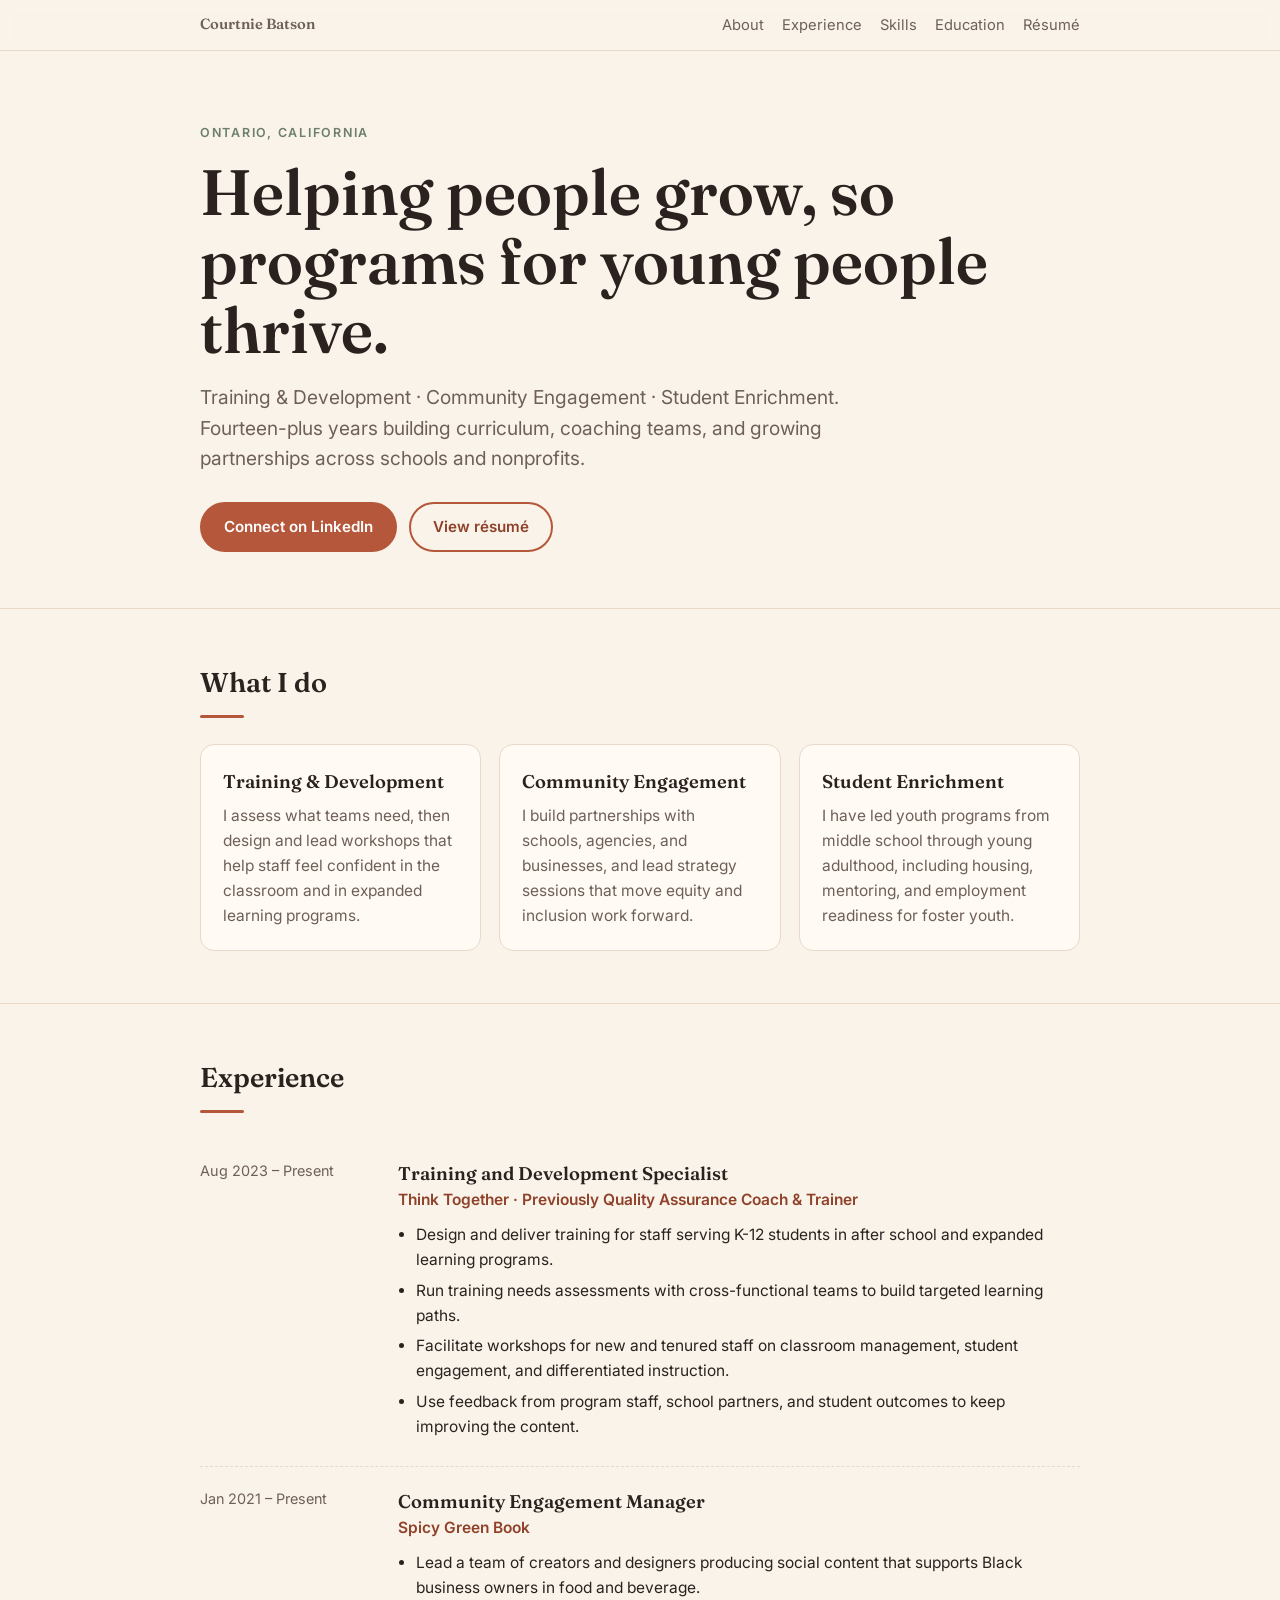
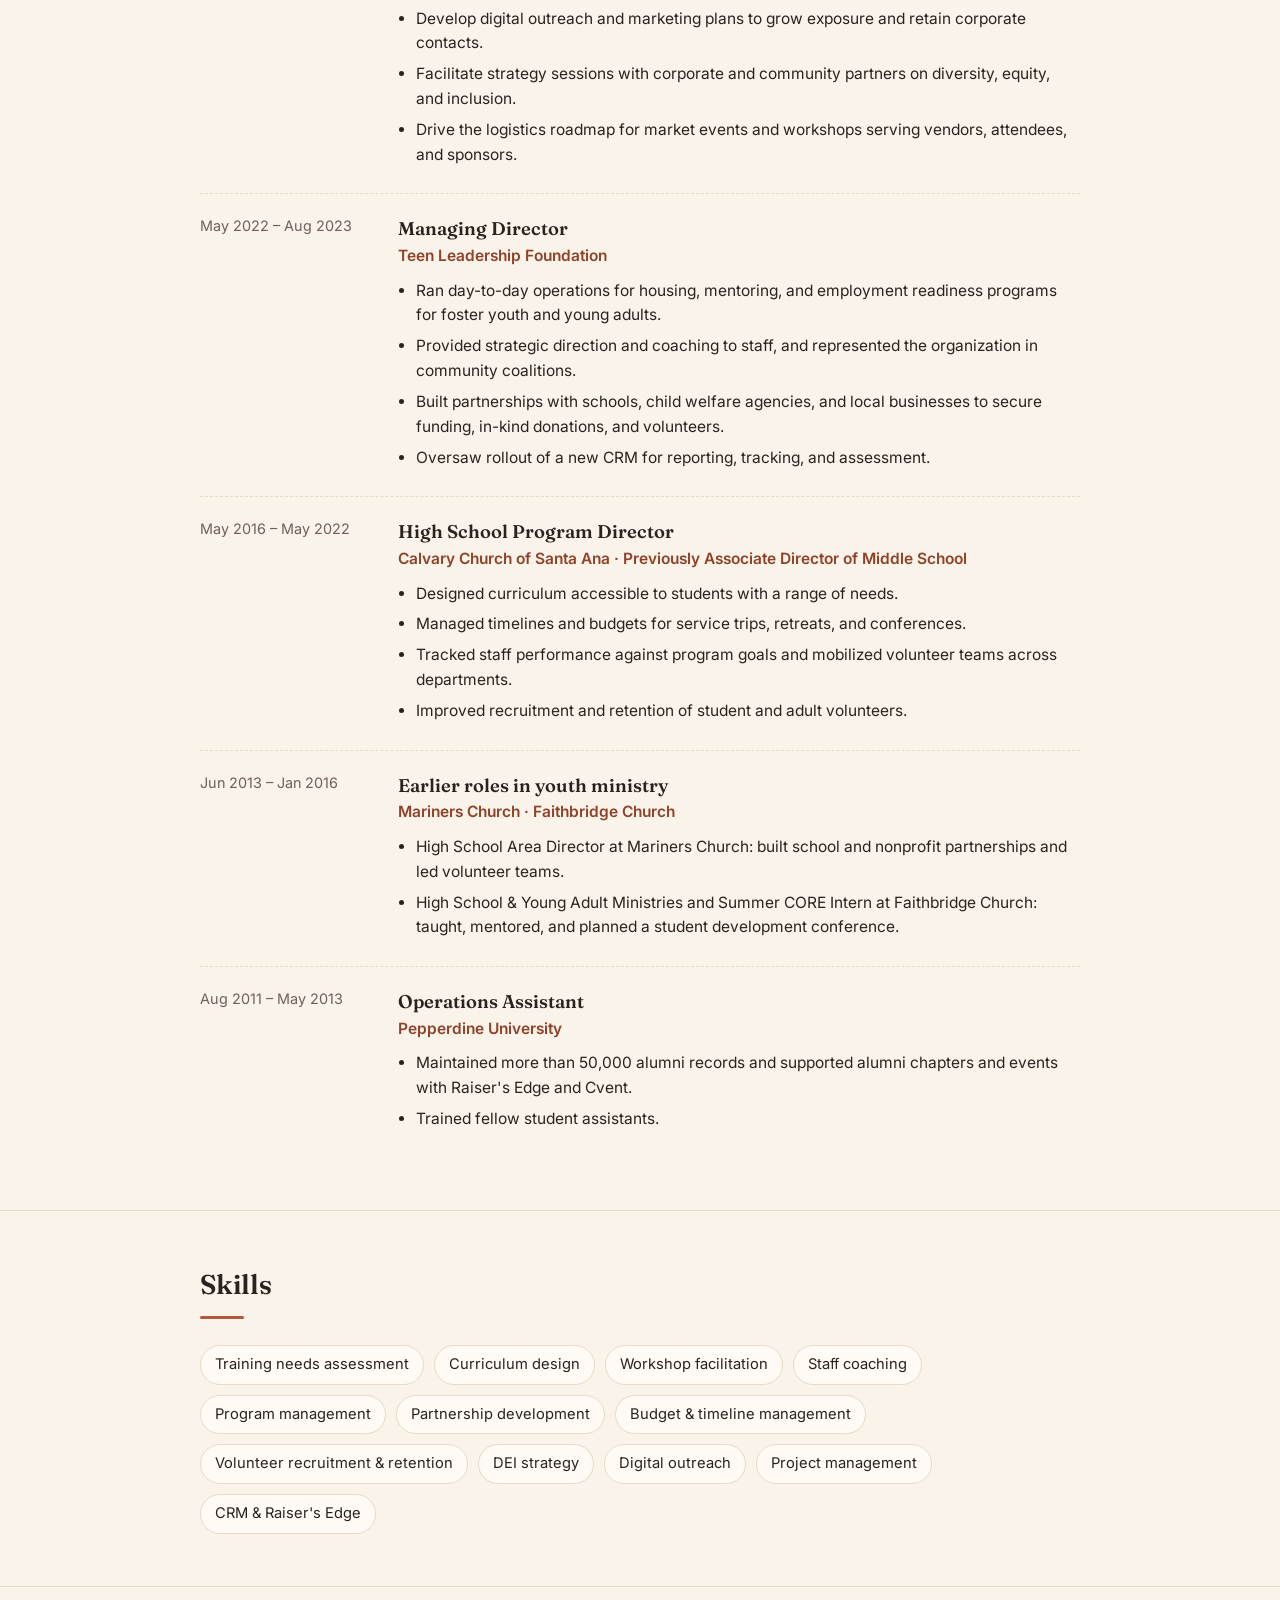
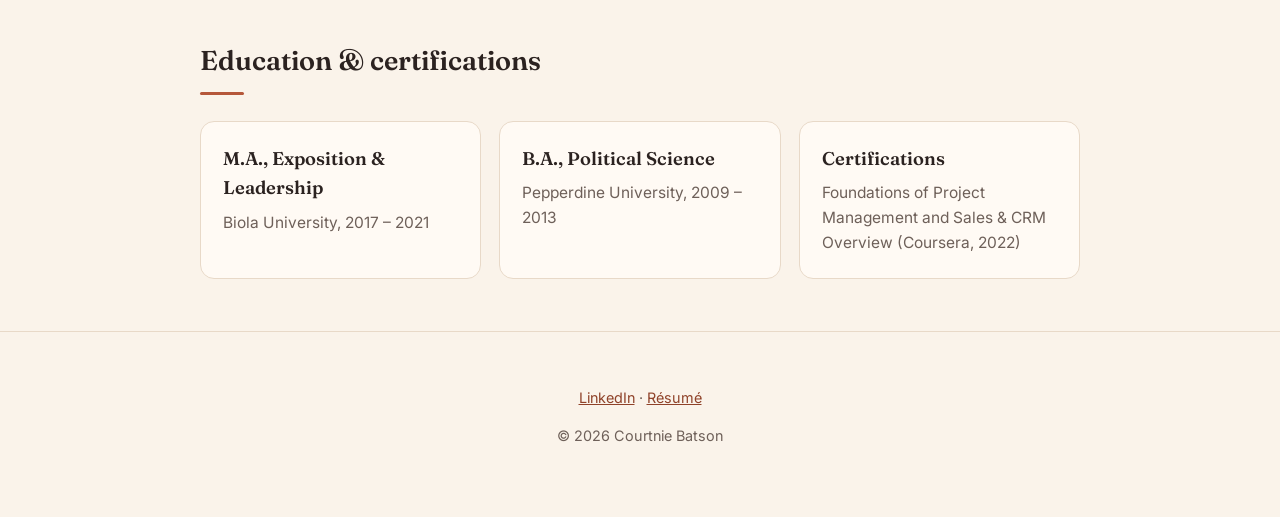
==== index.html @ 0ee816a4 "feat: add portfolio site and matching résumé" ====
<!doctype html>
<html lang="en">
<head>
  <meta charset="utf-8">
  <meta name="viewport" content="width=device-width, initial-scale=1">
  <title>Courtnie Batson | Training &amp; Development · Community Engagement</title>
  <meta name="description" content="Courtnie Batson: training and development, community engagement, and student enrichment leader with 14+ years in nonprofit and youth-serving organizations.">
  <meta property="og:title" content="Courtnie Batson">
  <meta property="og:description" content="Training & Development · Community Engagement · Student Enrichment">
  <link rel="preconnect" href="https://fonts.googleapis.com">
  <link rel="preconnect" href="https://fonts.gstatic.com" crossorigin>
  <link href="https://fonts.googleapis.com/css2?family=Fraunces:wght@500;600&family=Inter:wght@400;500;600&display=swap" rel="stylesheet">
  <link rel="stylesheet" href="style.css">
</head>
<body>
  <header class="nav">
    <div class="wrap">
      <a class="brand" href="#top">Courtnie Batson</a>
      <nav>
        <ul>
          <li><a href="#about">About</a></li>
          <li><a href="#experience">Experience</a></li>
          <li><a href="#skills">Skills</a></li>
          <li><a href="#education">Education</a></li>
          <li><a href="resume.html">Résumé</a></li>
        </ul>
      </nav>
    </div>
  </header>

  <main id="top">
    <div class="wrap hero">
      <p class="eyebrow">Ontario, California</p>
      <h1>Helping people grow, so programs for young people thrive.</h1>
      <p class="lede">Training &amp; Development · Community Engagement · Student Enrichment. Fourteen-plus years building curriculum, coaching teams, and growing partnerships across schools and nonprofits.</p>
      <div class="btns">
        <a class="btn primary" href="https://www.linkedin.com/in/courtnie-batson-b4055866/">Connect on LinkedIn</a>
        <a class="btn ghost" href="resume.html">View résumé</a>
      </div>
    </div>

    <section id="about">
      <div class="wrap">
        <h2>What I do</h2>
        <div class="pillars">
          <div class="card">
            <h3>Training &amp; Development</h3>
            <p>I assess what teams need, then design and lead workshops that help staff feel confident in the classroom and in expanded learning programs.</p>
          </div>
          <div class="card">
            <h3>Community Engagement</h3>
            <p>I build partnerships with schools, agencies, and businesses, and lead strategy sessions that move equity and inclusion work forward.</p>
          </div>
          <div class="card">
            <h3>Student Enrichment</h3>
            <p>I have led youth programs from middle school through young adulthood, including housing, mentoring, and employment readiness for foster youth.</p>
          </div>
        </div>
      </div>
    </section>

    <section id="experience">
      <div class="wrap">
        <h2>Experience</h2>

        <article class="job">
          <div class="when">Aug 2023 – Present</div>
          <div>
            <h3>Training and Development Specialist</h3>
            <div class="org">Think Together · Previously Quality Assurance Coach &amp; Trainer</div>
            <ul>
              <li>Design and deliver training for staff serving K-12 students in after school and expanded learning programs.</li>
              <li>Run training needs assessments with cross-functional teams to build targeted learning paths.</li>
              <li>Facilitate workshops for new and tenured staff on classroom management, student engagement, and differentiated instruction.</li>
              <li>Use feedback from program staff, school partners, and student outcomes to keep improving the content.</li>
            </ul>
          </div>
        </article>

        <article class="job">
          <div class="when">Jan 2021 – Present</div>
          <div>
            <h3>Community Engagement Manager</h3>
            <div class="org">Spicy Green Book</div>
            <ul>
              <li>Lead a team of creators and designers producing social content that supports Black business owners in food and beverage.</li>
              <li>Develop digital outreach and marketing plans to grow exposure and retain corporate contacts.</li>
              <li>Facilitate strategy sessions with corporate and community partners on diversity, equity, and inclusion.</li>
              <li>Drive the logistics roadmap for market events and workshops serving vendors, attendees, and sponsors.</li>
            </ul>
          </div>
        </article>

        <article class="job">
          <div class="when">May 2022 – Aug 2023</div>
          <div>
            <h3>Managing Director</h3>
            <div class="org">Teen Leadership Foundation</div>
            <ul>
              <li>Ran day-to-day operations for housing, mentoring, and employment readiness programs for foster youth and young adults.</li>
              <li>Provided strategic direction and coaching to staff, and represented the organization in community coalitions.</li>
              <li>Built partnerships with schools, child welfare agencies, and local businesses to secure funding, in-kind donations, and volunteers.</li>
              <li>Oversaw rollout of a new CRM for reporting, tracking, and assessment.</li>
            </ul>
          </div>
        </article>

        <article class="job">
          <div class="when">May 2016 – May 2022</div>
          <div>
            <h3>High School Program Director</h3>
            <div class="org">Calvary Church of Santa Ana · Previously Associate Director of Middle School</div>
            <ul>
              <li>Designed curriculum accessible to students with a range of needs.</li>
              <li>Managed timelines and budgets for service trips, retreats, and conferences.</li>
              <li>Tracked staff performance against program goals and mobilized volunteer teams across departments.</li>
              <li>Improved recruitment and retention of student and adult volunteers.</li>
            </ul>
          </div>
        </article>

        <article class="job">
          <div class="when">Jun 2013 – Jan 2016</div>
          <div>
            <h3>Earlier roles in youth ministry</h3>
            <div class="org">Mariners Church · Faithbridge Church</div>
            <ul>
              <li>High School Area Director at Mariners Church: built school and nonprofit partnerships and led volunteer teams.</li>
              <li>High School &amp; Young Adult Ministries and Summer CORE Intern at Faithbridge Church: taught, mentored, and planned a student development conference.</li>
            </ul>
          </div>
        </article>

        <article class="job">
          <div class="when">Aug 2011 – May 2013</div>
          <div>
            <h3>Operations Assistant</h3>
            <div class="org">Pepperdine University</div>
            <ul>
              <li>Maintained more than 50,000 alumni records and supported alumni chapters and events with Raiser's Edge and Cvent.</li>
              <li>Trained fellow student assistants.</li>
            </ul>
          </div>
        </article>
      </div>
    </section>

    <section id="skills">
      <div class="wrap">
        <h2>Skills</h2>
        <ul class="tags">
          <li>Training needs assessment</li>
          <li>Curriculum design</li>
          <li>Workshop facilitation</li>
          <li>Staff coaching</li>
          <li>Program management</li>
          <li>Partnership development</li>
          <li>Budget &amp; timeline management</li>
          <li>Volunteer recruitment &amp; retention</li>
          <li>DEI strategy</li>
          <li>Digital outreach</li>
          <li>Project management</li>
          <li>CRM &amp; Raiser's Edge</li>
        </ul>
      </div>
    </section>

    <section id="education">
      <div class="wrap">
        <h2>Education &amp; certifications</h2>
        <div class="edu">
          <div class="card">
            <h3>M.A., Exposition &amp; Leadership</h3>
            <p>Biola University, 2017 – 2021</p>
          </div>
          <div class="card">
            <h3>B.A., Political Science</h3>
            <p>Pepperdine University, 2009 – 2013</p>
          </div>
          <div class="card">
            <h3>Certifications</h3>
            <p>Foundations of Project Management and Sales &amp; CRM Overview (Coursera, 2022)</p>
          </div>
        </div>
      </div>
    </section>
  </main>

  <footer>
    <div class="wrap">
      <p><a href="https://www.linkedin.com/in/courtnie-batson-b4055866/">LinkedIn</a> · <a href="resume.html">Résumé</a></p>
      <p>© 2026 Courtnie Batson</p>
    </div>
  </footer>
</body>
</html>
---- style.css ----
:root {
  --cream: #faf3ea;
  --paper: #fffaf4;
  --terracotta: #b5573a;
  --terracotta-dark: #8f4229;
  --sage: #6b7f6a;
  --ink: #2b2220;
  --muted: #6e6059;
  --line: #e8d9c8;
  --serif: "Fraunces", Georgia, "Times New Roman", serif;
  --sans: "Inter", system-ui, -apple-system, "Segoe UI", sans-serif;
}

* { box-sizing: border-box; }
html { scroll-behavior: smooth; }
body {
  margin: 0;
  background: var(--cream);
  color: var(--ink);
  font-family: var(--sans);
  line-height: 1.6;
  -webkit-font-smoothing: antialiased;
}
a { color: var(--terracotta-dark); }
a:hover { color: var(--terracotta); }
.wrap { max-width: 920px; margin: 0 auto; padding: 0 20px; }

/* Nav */
.nav { position: sticky; top: 0; background: rgba(250, 243, 234, 0.92); backdrop-filter: blur(6px); border-bottom: 1px solid var(--line); z-index: 10; }
.nav .wrap { display: flex; justify-content: space-between; align-items: center; padding-top: 12px; padding-bottom: 12px; gap: 12px; flex-wrap: wrap; }
.brand { font-family: var(--serif); font-weight: 600; text-decoration: none; color: var(--ink); }
.nav ul { list-style: none; display: flex; gap: 18px; margin: 0; padding: 0; flex-wrap: wrap; }
.nav a { text-decoration: none; font-size: 0.92rem; color: var(--muted); }
.nav a:hover { color: var(--terracotta); }

/* Hero */
.hero { padding-top: 72px; padding-bottom: 56px; }
.eyebrow { text-transform: uppercase; letter-spacing: 0.14em; font-size: 0.78rem; color: var(--sage); font-weight: 600; margin: 0 0 14px; }
h1 { font-family: var(--serif); font-size: clamp(2.4rem, 7vw, 4rem); line-height: 1.08; margin: 0 0 18px; font-weight: 600; }
.lede { font-size: 1.2rem; max-width: 640px; color: var(--muted); margin: 0 0 28px; }
.btns { display: flex; gap: 12px; flex-wrap: wrap; }
.btn { display: inline-block; padding: 11px 22px; border-radius: 999px; text-decoration: none; font-weight: 600; font-size: 0.95rem; border: 2px solid var(--terracotta); }
.btn.primary { background: var(--terracotta); color: #fff; }
.btn.primary:hover { background: var(--terracotta-dark); border-color: var(--terracotta-dark); color: #fff; }
.btn.ghost { color: var(--terracotta-dark); }
.btn.ghost:hover { background: var(--terracotta); color: #fff; }

/* Sections */
section { padding: 52px 0; border-top: 1px solid var(--line); }
h2 { font-family: var(--serif); font-size: 1.7rem; margin: 0 0 26px; font-weight: 600; }
h2::after { content: ""; display: block; width: 44px; height: 3px; background: var(--terracotta); margin-top: 10px; border-radius: 2px; }
h3 { font-family: var(--serif); font-size: 1.15rem; margin: 0; font-weight: 600; }

.pillars { display: grid; grid-template-columns: repeat(auto-fit, minmax(240px, 1fr)); gap: 18px; }
.card { background: var(--paper); border: 1px solid var(--line); border-radius: 14px; padding: 22px; }
.card p { margin: 8px 0 0; color: var(--muted); font-size: 0.97rem; }

/* Timeline */
.job { display: grid; grid-template-columns: 170px 1fr; gap: 8px 28px; padding: 20px 0; border-bottom: 1px dashed var(--line); }
.job:last-child { border-bottom: 0; }
.when { color: var(--muted); font-size: 0.9rem; }
.org { color: var(--terracotta-dark); font-weight: 600; font-size: 0.97rem; }
.job ul { margin: 10px 0 0; padding-left: 18px; }
.job li { margin-bottom: 6px; font-size: 0.97rem; }

.tags { list-style: none; padding: 0; margin: 0; display: flex; flex-wrap: wrap; gap: 10px; }
.tags li { background: var(--paper); border: 1px solid var(--line); padding: 7px 14px; border-radius: 999px; font-size: 0.92rem; }

.edu { display: grid; grid-template-columns: repeat(auto-fit, minmax(260px, 1fr)); gap: 18px; }

footer { padding: 40px 0 56px; border-top: 1px solid var(--line); color: var(--muted); font-size: 0.9rem; text-align: center; }

@media (max-width: 640px) {
  .hero { padding-top: 48px; padding-bottom: 36px; }
  .job { grid-template-columns: 1fr; gap: 4px; }
  .nav ul { gap: 14px; }
}

/* ---------- Résumé page ---------- */
body.resume { background: #ece3d6; }
.sheet { max-width: 8.5in; margin: 24px auto; background: #fff; padding: 0.6in 0.7in; box-shadow: 0 2px 18px rgba(43, 34, 32, 0.12); font-size: 10.5pt; line-height: 1.45; }
.sheet h1 { font-size: 26pt; margin: 0; }
.sheet .headline { color: var(--terracotta-dark); font-weight: 600; margin: 4px 0 6px; }
.sheet .contact { color: var(--muted); font-size: 9.5pt; margin: 0 0 14px; padding-bottom: 12px; border-bottom: 2px solid var(--terracotta); }
.sheet h2 { font-size: 11pt; text-transform: uppercase; letter-spacing: 0.12em; margin: 16px 0 8px; color: var(--terracotta-dark); font-family: var(--sans); font-weight: 700; }
.sheet h2::after { display: none; }
.sheet .rjob { margin-bottom: 11px; break-inside: avoid; }
.sheet .rhead { display: flex; justify-content: space-between; gap: 12px; font-weight: 600; }
.sheet .rhead span:last-child { font-weight: 400; color: var(--muted); white-space: nowrap; }
.sheet .rorg { color: var(--terracotta-dark); font-size: 10pt; }
.sheet ul { margin: 4px 0 0; padding-left: 17px; }
.sheet li { margin-bottom: 2px; }
.sheet .skills { color: var(--ink); }
.toolbar { max-width: 8.5in; margin: 16px auto 0; padding: 0 4px; display: flex; justify-content: space-between; font-size: 0.9rem; }

@media (max-width: 640px) {
  .sheet { padding: 24px 18px; margin: 12px; }
  .sheet .rhead { flex-direction: column; gap: 0; }
}

@media print {
  @page { size: letter; margin: 0.5in; }
  body, body.resume { background: #fff; }
  .toolbar { display: none; }
  .sheet { box-shadow: none; margin: 0; padding: 0; max-width: none; }
  a { color: inherit; text-decoration: none; }
}
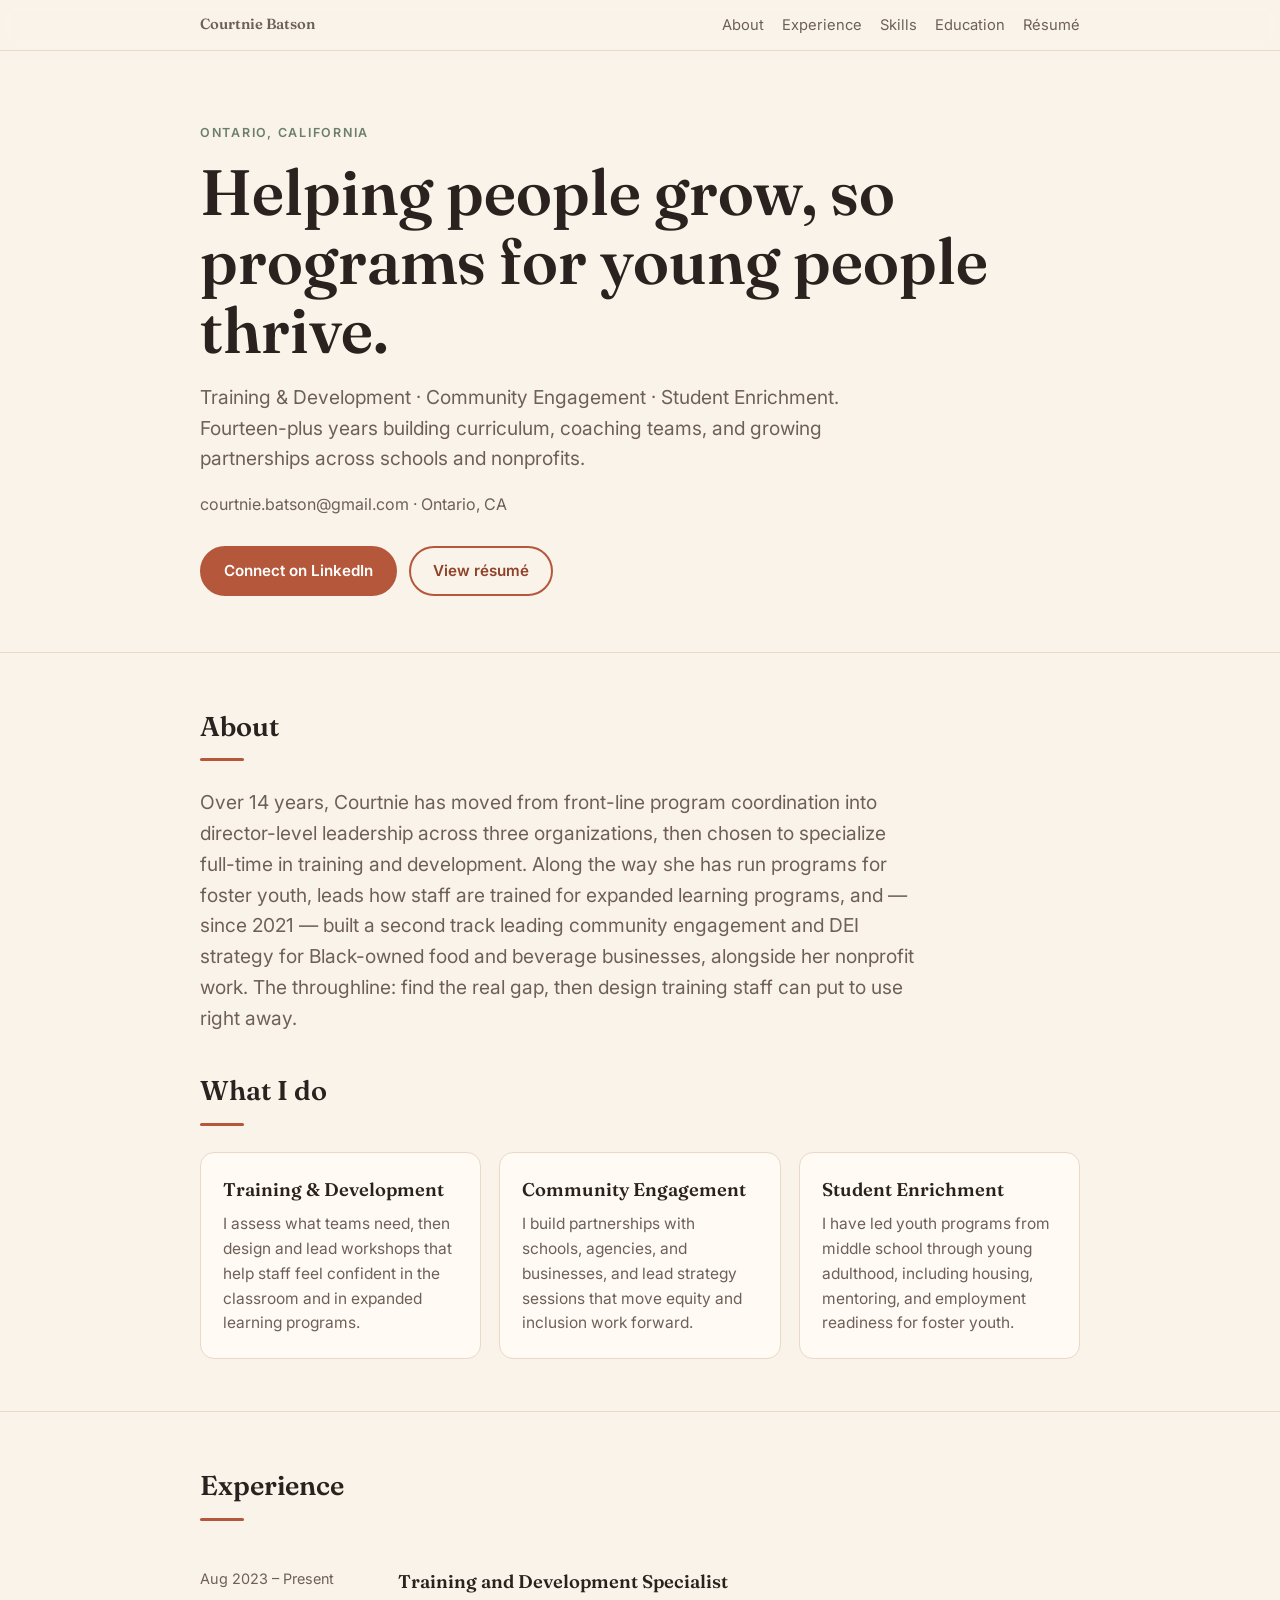
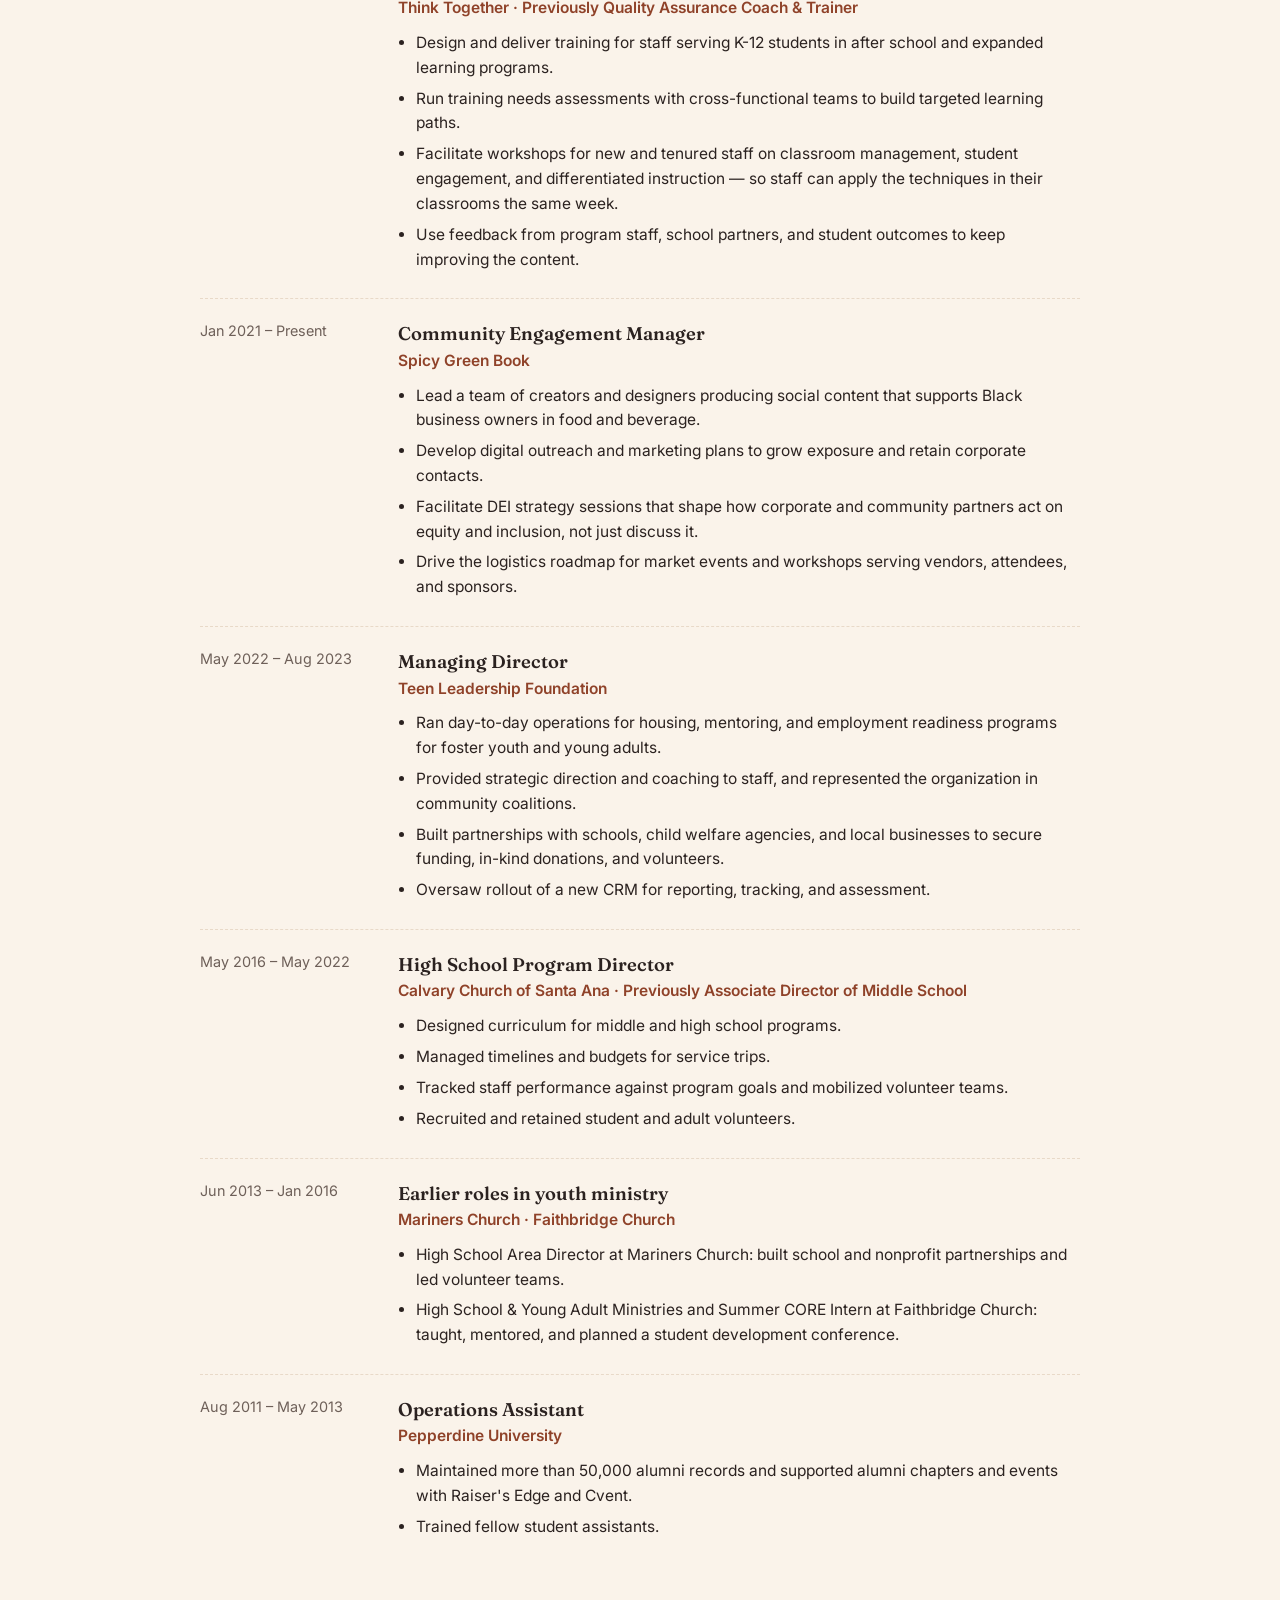
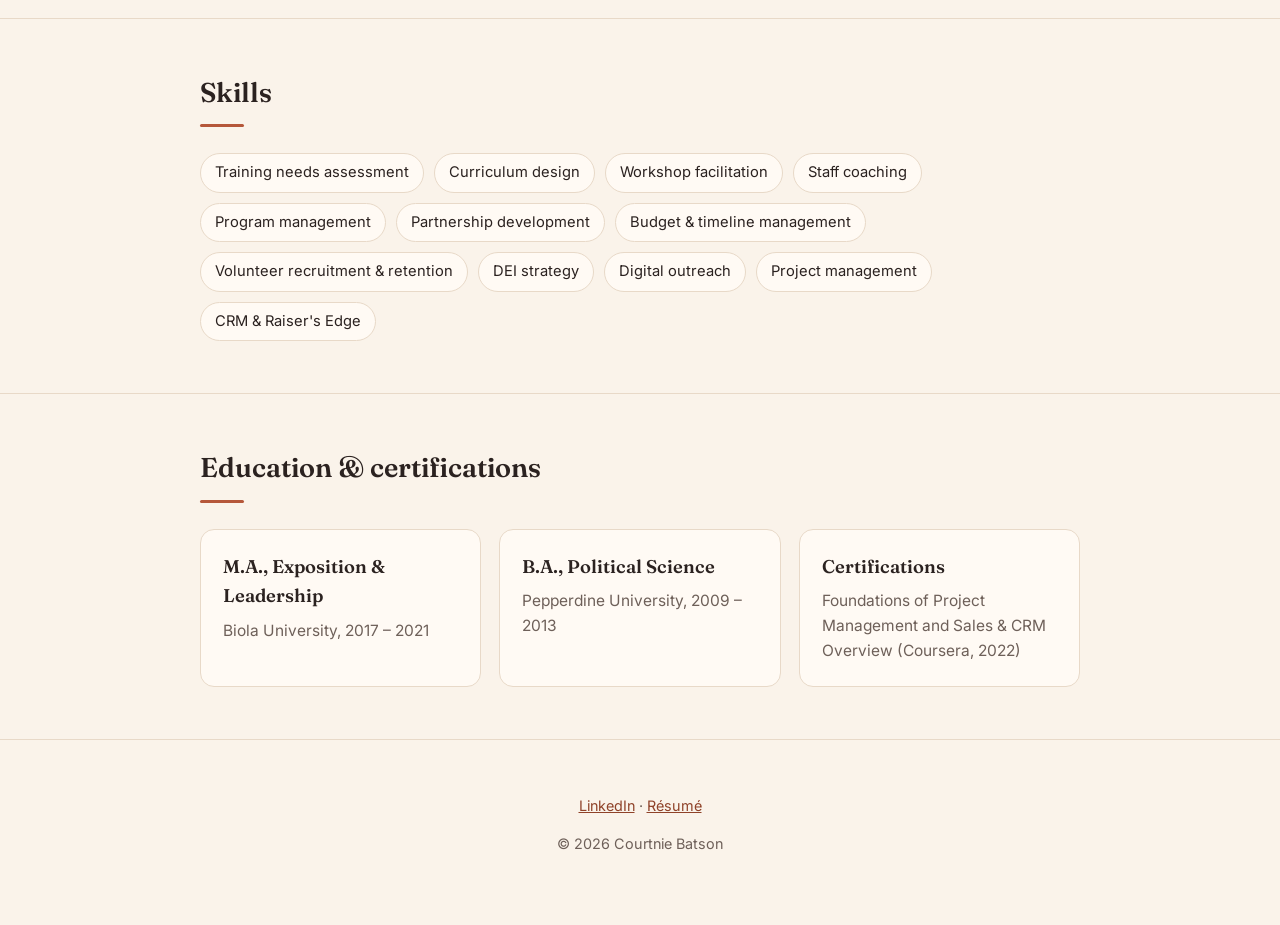
==== commit de603239: "fix: pull back unsourced claims, add contact email (career-critic FIX-FIRST)" ====
--- a/index.html
+++ b/index.html
@@ -33,6 +33,7 @@
       <p class="eyebrow">Ontario, California</p>
       <h1>Helping people grow, so programs for young people thrive.</h1>
       <p class="lede">Training &amp; Development · Community Engagement · Student Enrichment. Fourteen-plus years building curriculum, coaching teams, and growing partnerships across schools and nonprofits.</p>
+      <p class="lede" style="font-size:1rem;margin-top:-10px;">courtnie.batson@gmail.com · Ontario, CA</p>
       <div class="btns">
         <a class="btn primary" href="https://www.linkedin.com/in/courtnie-batson-b4055866/">Connect on LinkedIn</a>
         <a class="btn ghost" href="resume.html">View résumé</a>
@@ -41,7 +42,9 @@
 
     <section id="about">
       <div class="wrap">
-        <h2>What I do</h2>
+        <h2>About</h2>
+        <p class="lede" style="max-width:720px;">Over 14 years, Courtnie has moved from front-line program coordination into director-level leadership across three organizations, then chosen to specialize full-time in training and development. Along the way she has run programs for foster youth, leads how staff are trained for expanded learning programs, and — since 2021 — built a second track leading community engagement and DEI strategy for Black-owned food and beverage businesses, alongside her nonprofit work. The throughline: find the real gap, then design training staff can put to use right away.</p>
+        <h2 style="margin-top:36px;">What I do</h2>
         <div class="pillars">
           <div class="card">
             <h3>Training &amp; Development</h3>
@@ -71,7 +74,7 @@
             <ul>
               <li>Design and deliver training for staff serving K-12 students in after school and expanded learning programs.</li>
               <li>Run training needs assessments with cross-functional teams to build targeted learning paths.</li>
-              <li>Facilitate workshops for new and tenured staff on classroom management, student engagement, and differentiated instruction.</li>
+              <li>Facilitate workshops for new and tenured staff on classroom management, student engagement, and differentiated instruction — so staff can apply the techniques in their classrooms the same week.</li>
               <li>Use feedback from program staff, school partners, and student outcomes to keep improving the content.</li>
             </ul>
           </div>
@@ -85,7 +88,7 @@
             <ul>
               <li>Lead a team of creators and designers producing social content that supports Black business owners in food and beverage.</li>
               <li>Develop digital outreach and marketing plans to grow exposure and retain corporate contacts.</li>
-              <li>Facilitate strategy sessions with corporate and community partners on diversity, equity, and inclusion.</li>
+              <li>Facilitate DEI strategy sessions that shape how corporate and community partners act on equity and inclusion, not just discuss it.</li>
               <li>Drive the logistics roadmap for market events and workshops serving vendors, attendees, and sponsors.</li>
             </ul>
           </div>
@@ -111,10 +114,10 @@
             <h3>High School Program Director</h3>
             <div class="org">Calvary Church of Santa Ana · Previously Associate Director of Middle School</div>
             <ul>
-              <li>Designed curriculum accessible to students with a range of needs.</li>
-              <li>Managed timelines and budgets for service trips, retreats, and conferences.</li>
-              <li>Tracked staff performance against program goals and mobilized volunteer teams across departments.</li>
-              <li>Improved recruitment and retention of student and adult volunteers.</li>
+              <li>Designed curriculum for middle and high school programs.</li>
+              <li>Managed timelines and budgets for service trips.</li>
+              <li>Tracked staff performance against program goals and mobilized volunteer teams.</li>
+              <li>Recruited and retained student and adult volunteers.</li>
             </ul>
           </div>
         </article>
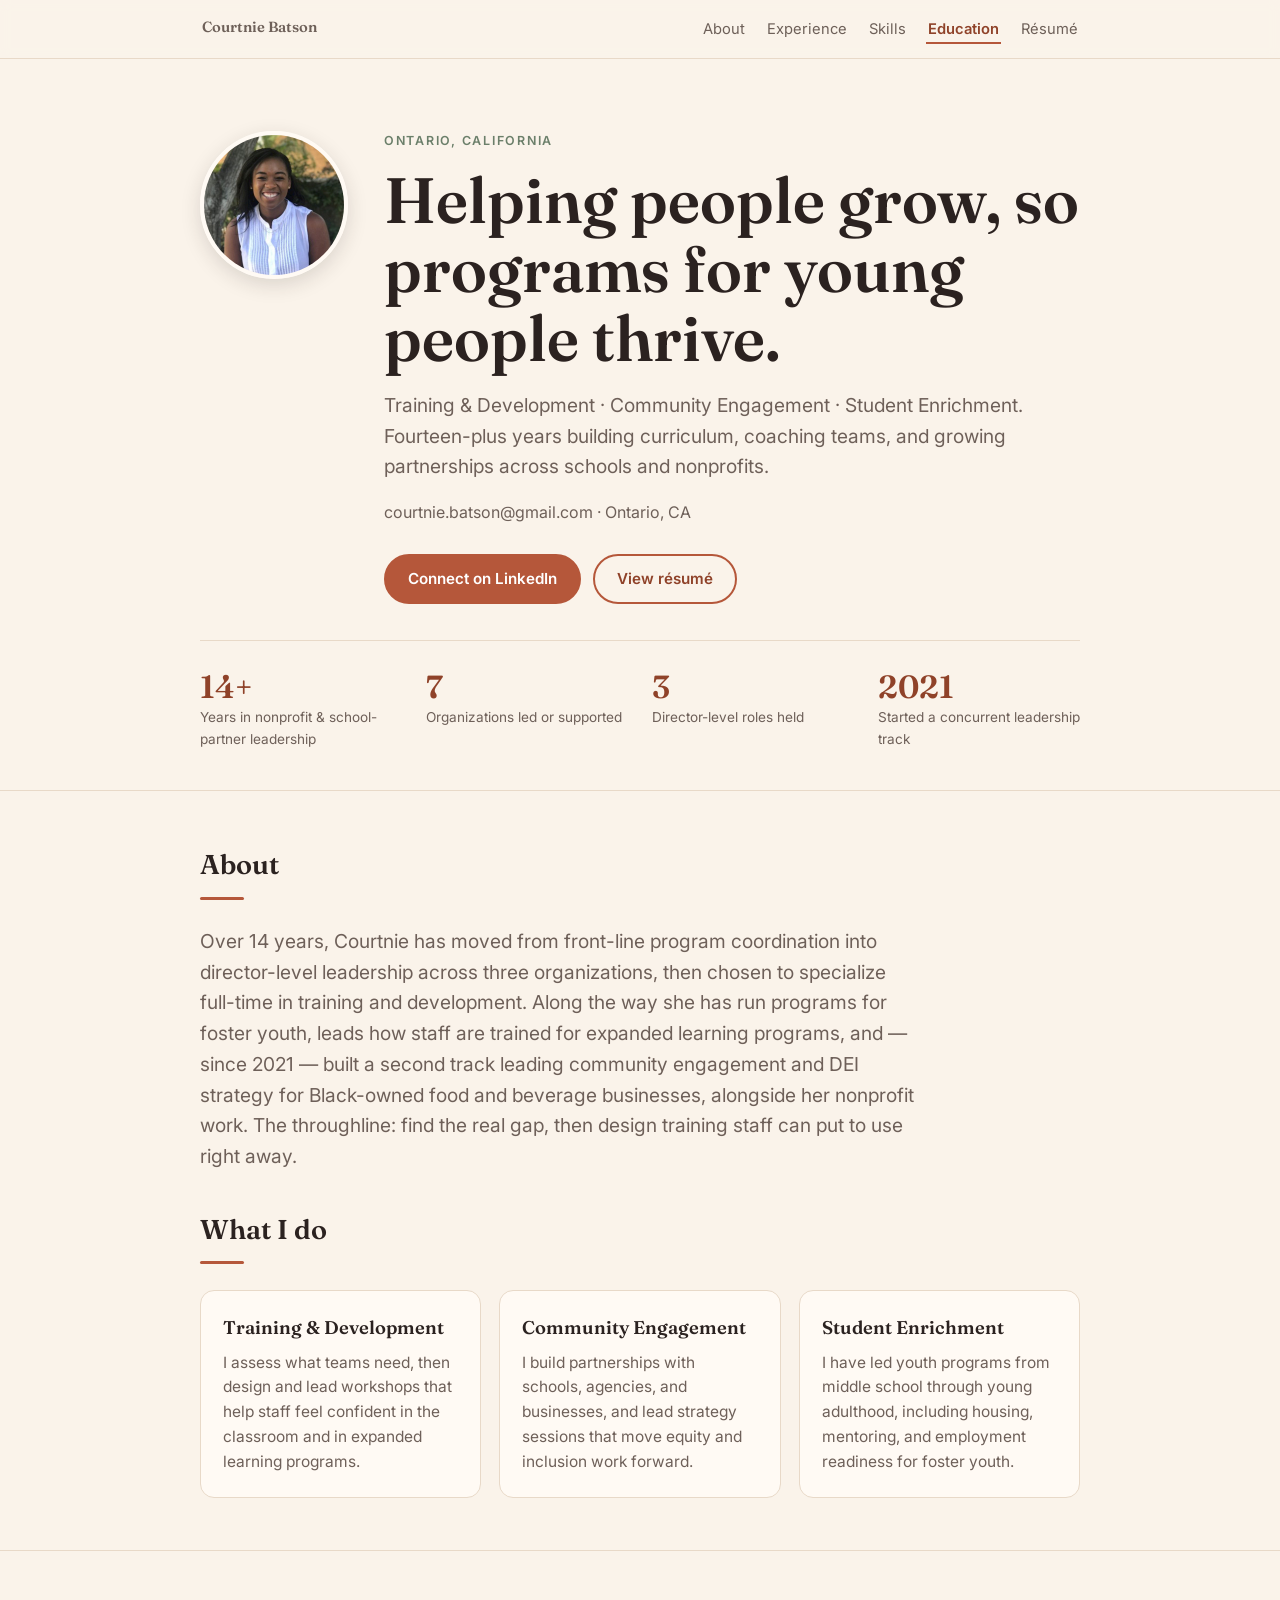
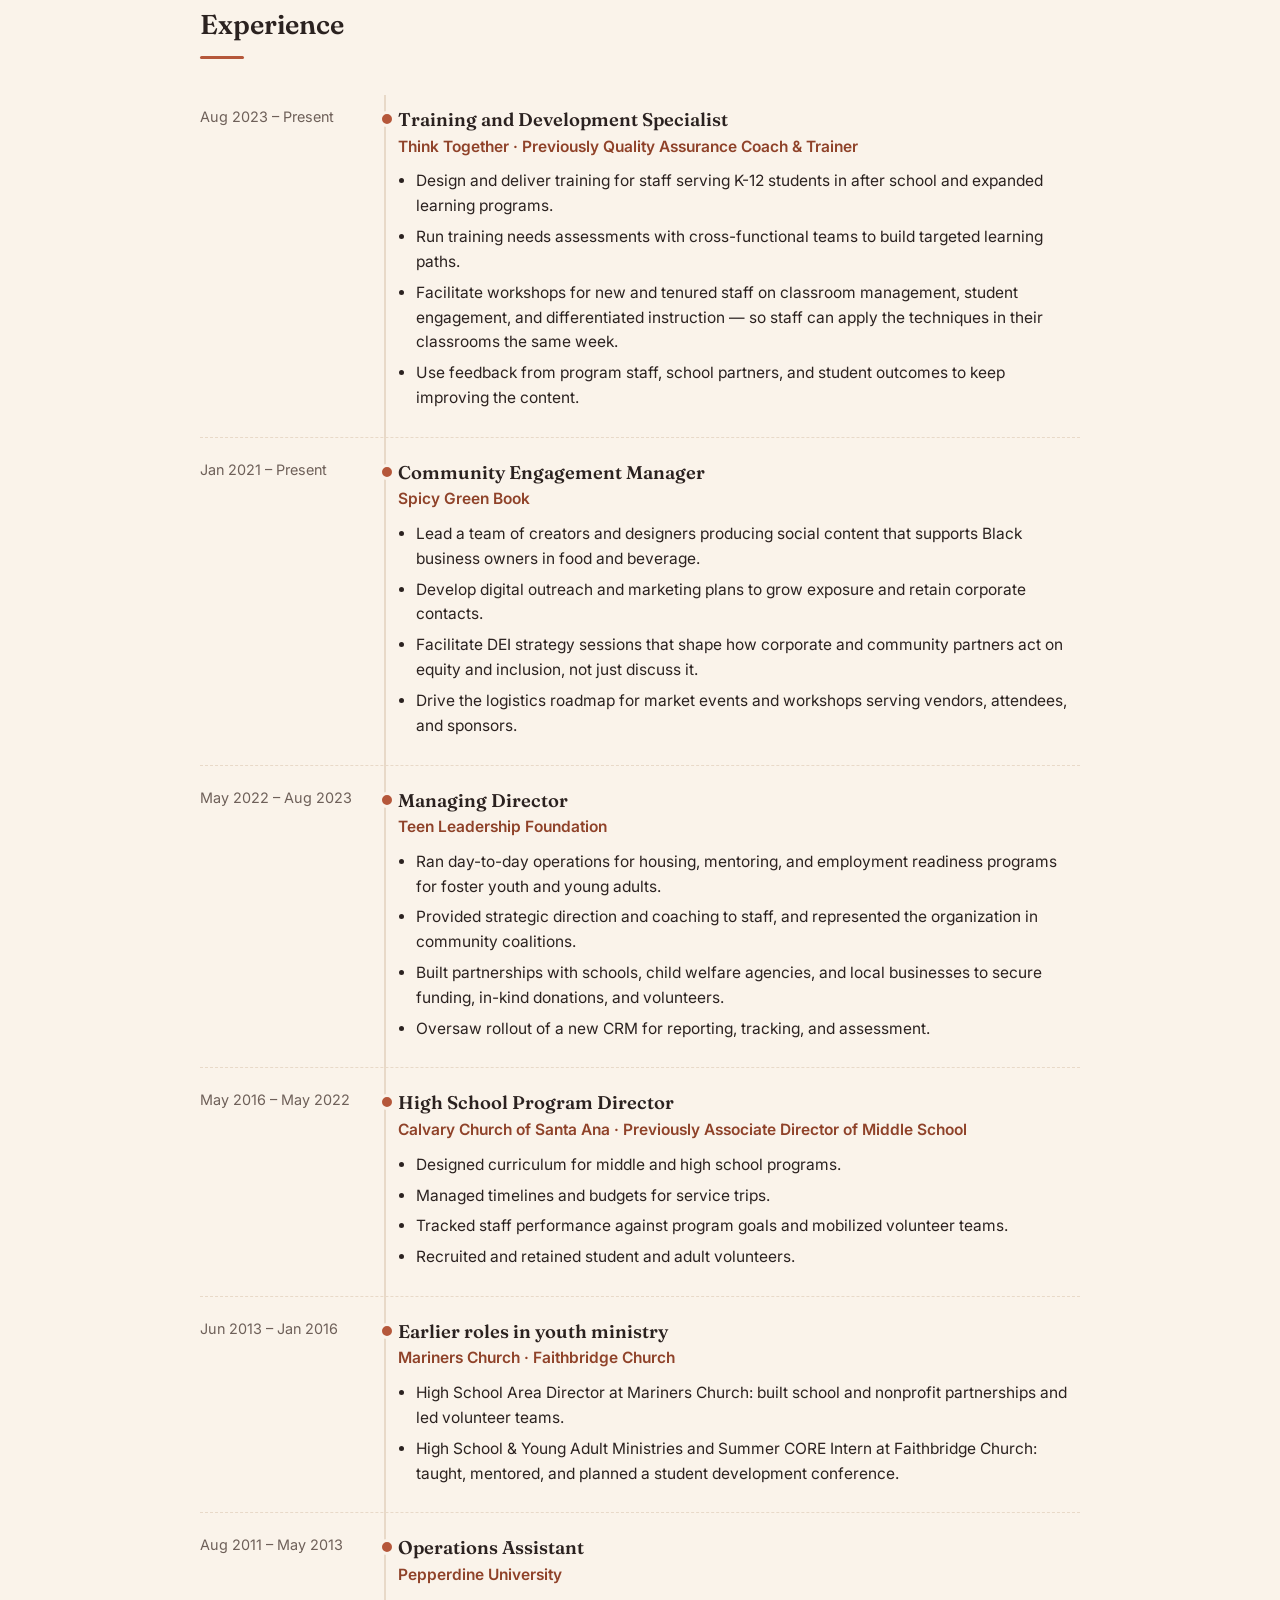
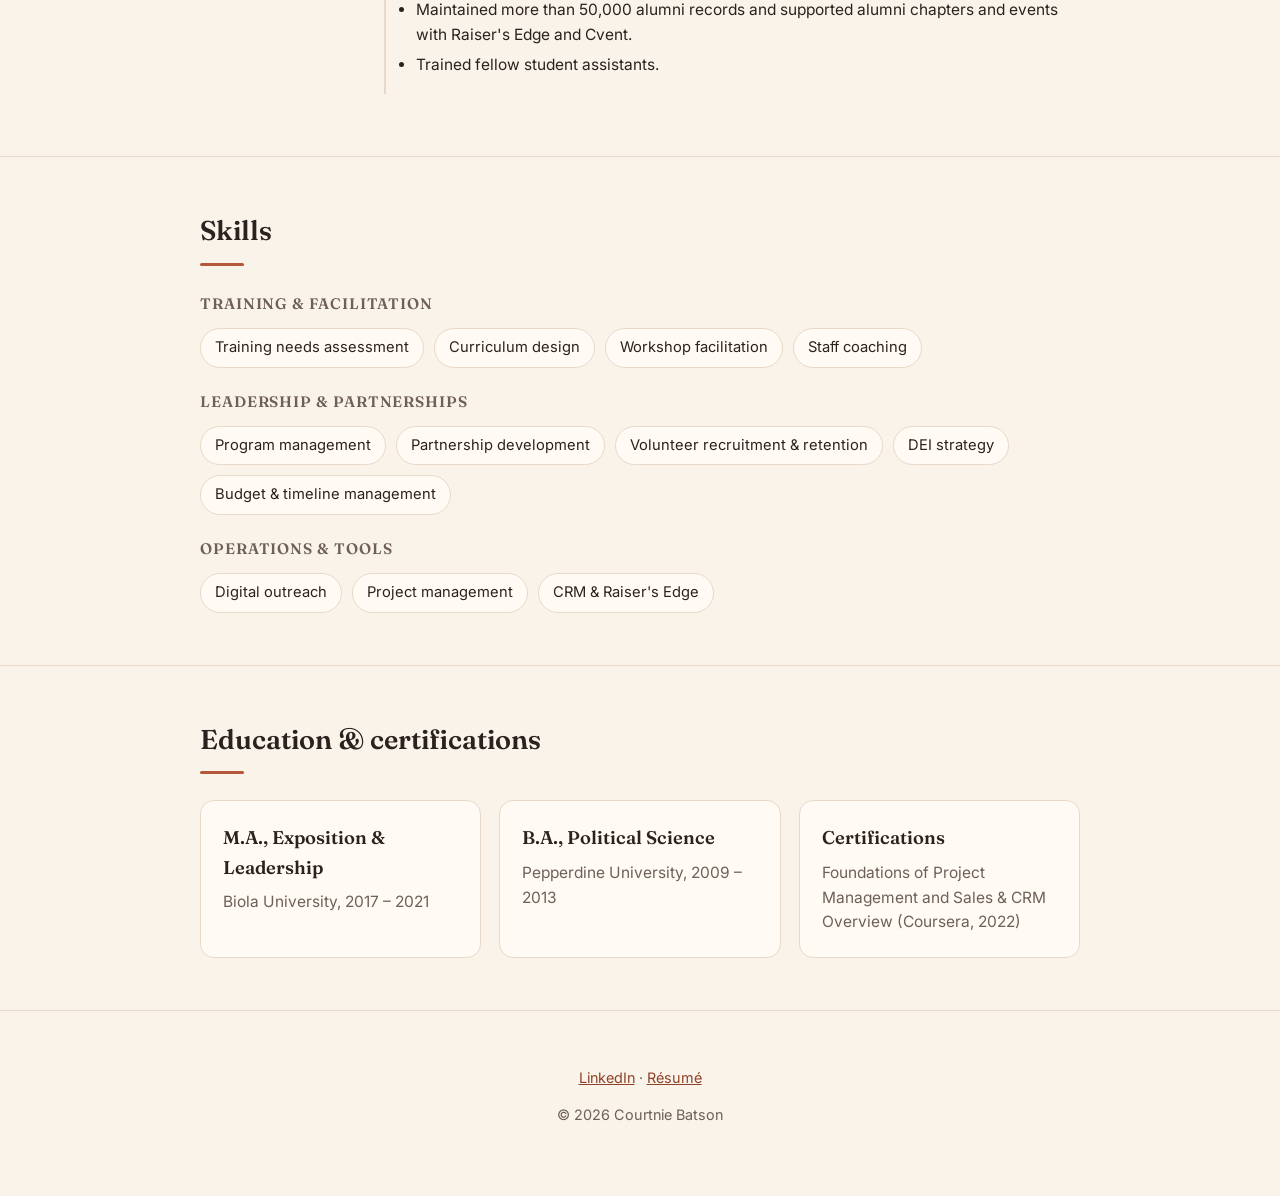
==== commit a7ef01f0: "feat: add headshot, timeline/stats UI, scroll reveal, mobile nav, skill grouping" ====
--- a/index.html
+++ b/index.html
@@ -11,13 +11,20 @@
   <link rel="preconnect" href="https://fonts.gstatic.com" crossorigin>
   <link href="https://fonts.googleapis.com/css2?family=Fraunces:wght@500;600&family=Inter:wght@400;500;600&display=swap" rel="stylesheet">
   <link rel="stylesheet" href="style.css">
+  <link rel="icon" href="data:image/svg+xml,%3Csvg xmlns='http://www.w3.org/2000/svg' viewBox='0 0 100 100'%3E%3Crect width='100' height='100' rx='22' fill='%23b5573a'/%3E%3Ctext x='50' y='70' font-size='58' font-family='Georgia,serif' fill='white' text-anchor='middle'%3EC%3C/text%3E%3C/svg%3E">
+  <meta name="theme-color" content="#b5573a">
 </head>
 <body>
+  <a class="skip-link" href="#top">Skip to content</a>
+  <div class="progress-bar" aria-hidden="true"></div>
   <header class="nav">
     <div class="wrap">
       <a class="brand" href="#top">Courtnie Batson</a>
       <nav>
-        <ul>
+        <button class="nav-toggle" aria-expanded="false" aria-controls="nav-menu" aria-label="Toggle menu">
+          <span></span><span></span><span></span>
+        </button>
+        <ul id="nav-menu">
           <li><a href="#about">About</a></li>
           <li><a href="#experience">Experience</a></li>
           <li><a href="#skills">Skills</a></li>
@@ -30,31 +37,42 @@
 
   <main id="top">
     <div class="wrap hero">
-      <p class="eyebrow">Ontario, California</p>
-      <h1>Helping people grow, so programs for young people thrive.</h1>
-      <p class="lede">Training &amp; Development · Community Engagement · Student Enrichment. Fourteen-plus years building curriculum, coaching teams, and growing partnerships across schools and nonprofits.</p>
-      <p class="lede" style="font-size:1rem;margin-top:-10px;">courtnie.batson@gmail.com · Ontario, CA</p>
-      <div class="btns">
-        <a class="btn primary" href="https://www.linkedin.com/in/courtnie-batson-b4055866/">Connect on LinkedIn</a>
-        <a class="btn ghost" href="resume.html">View résumé</a>
+      <div class="hero-row">
+        <img class="avatar" src="headshot.jpg" alt="Portrait of Courtnie Batson">
+        <div class="hero-text">
+          <p class="eyebrow">Ontario, California</p>
+          <h1>Helping people grow, so programs for young people thrive.</h1>
+          <p class="lede">Training &amp; Development · Community Engagement · Student Enrichment. Fourteen-plus years building curriculum, coaching teams, and growing partnerships across schools and nonprofits.</p>
+          <p class="lede" style="font-size:1rem;margin-top:-10px;">courtnie.batson@gmail.com · Ontario, CA</p>
+          <div class="btns">
+            <a class="btn primary" href="https://www.linkedin.com/in/courtnie-batson-b4055866/">Connect on LinkedIn</a>
+            <a class="btn ghost" href="resume.html">View résumé</a>
+          </div>
+        </div>
+      </div>
+      <div class="stats" data-reveal>
+        <div class="stat"><span class="stat-num">14+</span><span class="stat-label">Years in nonprofit &amp; school-partner leadership</span></div>
+        <div class="stat"><span class="stat-num">7</span><span class="stat-label">Organizations led or supported</span></div>
+        <div class="stat"><span class="stat-num">3</span><span class="stat-label">Director-level roles held</span></div>
+        <div class="stat"><span class="stat-num">2021</span><span class="stat-label">Started a concurrent leadership track</span></div>
       </div>
     </div>
 
     <section id="about">
       <div class="wrap">
         <h2>About</h2>
-        <p class="lede" style="max-width:720px;">Over 14 years, Courtnie has moved from front-line program coordination into director-level leadership across three organizations, then chosen to specialize full-time in training and development. Along the way she has run programs for foster youth, leads how staff are trained for expanded learning programs, and — since 2021 — built a second track leading community engagement and DEI strategy for Black-owned food and beverage businesses, alongside her nonprofit work. The throughline: find the real gap, then design training staff can put to use right away.</p>
+        <p class="lede" style="max-width:720px;" data-reveal>Over 14 years, Courtnie has moved from front-line program coordination into director-level leadership across three organizations, then chosen to specialize full-time in training and development. Along the way she has run programs for foster youth, leads how staff are trained for expanded learning programs, and — since 2021 — built a second track leading community engagement and DEI strategy for Black-owned food and beverage businesses, alongside her nonprofit work. The throughline: find the real gap, then design training staff can put to use right away.</p>
         <h2 style="margin-top:36px;">What I do</h2>
         <div class="pillars">
-          <div class="card">
+          <div class="card" data-reveal style="--i:0">
             <h3>Training &amp; Development</h3>
             <p>I assess what teams need, then design and lead workshops that help staff feel confident in the classroom and in expanded learning programs.</p>
           </div>
-          <div class="card">
+          <div class="card" data-reveal style="--i:1">
             <h3>Community Engagement</h3>
             <p>I build partnerships with schools, agencies, and businesses, and lead strategy sessions that move equity and inclusion work forward.</p>
           </div>
-          <div class="card">
+          <div class="card" data-reveal style="--i:2">
             <h3>Student Enrichment</h3>
             <p>I have led youth programs from middle school through young adulthood, including housing, mentoring, and employment readiness for foster youth.</p>
           </div>
@@ -66,6 +84,7 @@
       <div class="wrap">
         <h2>Experience</h2>
 
+        <div class="timeline" data-reveal>
         <article class="job">
           <div class="when">Aug 2023 – Present</div>
           <div>
@@ -145,26 +164,40 @@
             </ul>
           </div>
         </article>
+        </div>
       </div>
     </section>
 
     <section id="skills">
       <div class="wrap">
         <h2>Skills</h2>
-        <ul class="tags">
-          <li>Training needs assessment</li>
-          <li>Curriculum design</li>
-          <li>Workshop facilitation</li>
-          <li>Staff coaching</li>
-          <li>Program management</li>
-          <li>Partnership development</li>
-          <li>Budget &amp; timeline management</li>
-          <li>Volunteer recruitment &amp; retention</li>
-          <li>DEI strategy</li>
-          <li>Digital outreach</li>
-          <li>Project management</li>
-          <li>CRM &amp; Raiser's Edge</li>
-        </ul>
+        <div class="skill-group" data-reveal style="--i:0">
+          <h3>Training &amp; Facilitation</h3>
+          <ul class="tags">
+            <li>Training needs assessment</li>
+            <li>Curriculum design</li>
+            <li>Workshop facilitation</li>
+            <li>Staff coaching</li>
+          </ul>
+        </div>
+        <div class="skill-group" data-reveal style="--i:1">
+          <h3>Leadership &amp; Partnerships</h3>
+          <ul class="tags">
+            <li>Program management</li>
+            <li>Partnership development</li>
+            <li>Volunteer recruitment &amp; retention</li>
+            <li>DEI strategy</li>
+            <li>Budget &amp; timeline management</li>
+          </ul>
+        </div>
+        <div class="skill-group" data-reveal style="--i:2">
+          <h3>Operations &amp; Tools</h3>
+          <ul class="tags">
+            <li>Digital outreach</li>
+            <li>Project management</li>
+            <li>CRM &amp; Raiser's Edge</li>
+          </ul>
+        </div>
       </div>
     </section>
 
@@ -172,15 +205,15 @@
       <div class="wrap">
         <h2>Education &amp; certifications</h2>
         <div class="edu">
-          <div class="card">
+          <div class="card" data-reveal style="--i:0">
             <h3>M.A., Exposition &amp; Leadership</h3>
             <p>Biola University, 2017 – 2021</p>
           </div>
-          <div class="card">
+          <div class="card" data-reveal style="--i:1">
             <h3>B.A., Political Science</h3>
             <p>Pepperdine University, 2009 – 2013</p>
           </div>
-          <div class="card">
+          <div class="card" data-reveal style="--i:2">
             <h3>Certifications</h3>
             <p>Foundations of Project Management and Sales &amp; CRM Overview (Coursera, 2022)</p>
           </div>
@@ -195,5 +228,8 @@
       <p>© 2026 Courtnie Batson</p>
     </div>
   </footer>
+
+  <button class="to-top" aria-label="Back to top" title="Back to top">↑</button>
+  <script src="app.js" defer></script>
 </body>
 </html>
--- a/style.css
+++ b/style.css
@@ -25,16 +25,61 @@
 a:hover { color: var(--terracotta); }
 .wrap { max-width: 920px; margin: 0 auto; padding: 0 20px; }
 
+.skip-link { position: absolute; left: -9999px; top: 0; background: var(--terracotta); color: #fff; padding: 10px 18px; border-radius: 0 0 8px 0; z-index: 200; text-decoration: none; font-size: 0.9rem; }
+.skip-link:focus { left: 0; }
+
+/* Scroll progress */
+.progress-bar { position: fixed; top: 0; left: 0; height: 3px; width: 0%; background: var(--terracotta); z-index: 60; }
+
 /* Nav */
-.nav { position: sticky; top: 0; background: rgba(250, 243, 234, 0.92); backdrop-filter: blur(6px); border-bottom: 1px solid var(--line); z-index: 10; }
-.nav .wrap { display: flex; justify-content: space-between; align-items: center; padding-top: 12px; padding-bottom: 12px; gap: 12px; flex-wrap: wrap; }
+.nav { position: sticky; top: 0; background: rgba(250, 243, 234, 0.92); backdrop-filter: blur(6px); border-bottom: 1px solid var(--line); z-index: 50; }
+.nav .wrap { display: flex; justify-content: space-between; align-items: center; padding-top: 12px; padding-bottom: 12px; gap: 12px; }
 .brand { font-family: var(--serif); font-weight: 600; text-decoration: none; color: var(--ink); }
 .nav ul { list-style: none; display: flex; gap: 18px; margin: 0; padding: 0; flex-wrap: wrap; }
-.nav a { text-decoration: none; font-size: 0.92rem; color: var(--muted); }
+.nav a { text-decoration: none; font-size: 0.92rem; color: var(--muted); padding: 4px 2px; border-bottom: 2px solid transparent; transition: color .15s ease, border-color .15s ease; }
 .nav a:hover { color: var(--terracotta); }
+.nav a.active { color: var(--terracotta-dark); border-color: var(--terracotta); font-weight: 600; }
+.nav-toggle { display: none; flex-direction: column; justify-content: center; gap: 5px; width: 36px; height: 36px; background: none; border: none; cursor: pointer; padding: 0; }
+.nav-toggle span { display: block; width: 22px; height: 2px; background: var(--ink); border-radius: 1px; transition: transform .2s ease, opacity .2s ease; }
+.nav-toggle[aria-expanded="true"] span:nth-child(1) { transform: translateY(7px) rotate(45deg); }
+.nav-toggle[aria-expanded="true"] span:nth-child(2) { opacity: 0; }
+.nav-toggle[aria-expanded="true"] span:nth-child(3) { transform: translateY(-7px) rotate(-45deg); }
+
+/* Scroll-reveal (progressive enhancement; see app.js for .motion-ok) */
+[data-reveal] { opacity: 1; transform: none; }
+.motion-ok [data-reveal] {
+  opacity: 0; transform: translateY(16px);
+  transition: opacity .6s ease, transform .6s ease;
+  transition-delay: calc(var(--i, 0) * 70ms);
+}
+.motion-ok [data-reveal].in-view { opacity: 1; transform: none; }
+
+/* Back to top */
+.to-top { position: fixed; right: 20px; bottom: 20px; width: 44px; height: 44px; border-radius: 50%; background: var(--terracotta); color: #fff; border: none; display: flex; align-items: center; justify-content: center; font-size: 1.1rem; cursor: pointer; box-shadow: 0 4px 14px rgba(43,34,32,.25); opacity: 0; pointer-events: none; transition: opacity .2s ease, transform .2s ease; z-index: 40; }
+.to-top.visible { opacity: 1; pointer-events: auto; }
+.to-top:hover { transform: translateY(-2px); background: var(--terracotta-dark); }
 
 /* Hero */
-.hero { padding-top: 72px; padding-bottom: 56px; }
+.hero { padding-top: 72px; padding-bottom: 40px; }
+.hero-row { display: flex; align-items: flex-start; gap: 36px; flex-wrap: wrap; }
+.hero-text { flex: 1 1 420px; min-width: 0; }
+.avatar { width: 148px; height: 148px; border-radius: 50%; object-fit: cover; border: 4px solid var(--paper); box-shadow: 0 6px 20px rgba(43, 34, 32, 0.15); flex-shrink: 0; }
+.resume-avatar { width: 72px; height: 72px; border-radius: 50%; object-fit: cover; float: right; margin-left: 14px; border: 2px solid var(--line); }
+
+.motion-ok .avatar,
+.motion-ok .hero-text > * { opacity: 0; animation: heroUp .7s ease forwards; }
+.motion-ok .avatar { animation-delay: .05s; }
+.motion-ok .hero-text > *:nth-child(1) { animation-delay: .12s; }
+.motion-ok .hero-text > *:nth-child(2) { animation-delay: .2s; }
+.motion-ok .hero-text > *:nth-child(3) { animation-delay: .28s; }
+.motion-ok .hero-text > *:nth-child(4) { animation-delay: .34s; }
+.motion-ok .hero-text > *:nth-child(5) { animation-delay: .4s; }
+@keyframes heroUp { from { opacity: 0; transform: translateY(14px); } to { opacity: 1; transform: none; } }
+
+/* Stats strip */
+.stats { display: grid; grid-template-columns: repeat(auto-fit, minmax(150px, 1fr)); gap: 18px 24px; margin-top: 36px; padding-top: 30px; border-top: 1px solid var(--line); }
+.stat-num { display: block; font-family: var(--serif); font-size: 2rem; font-weight: 600; color: var(--terracotta-dark); line-height: 1; }
+.stat-label { font-size: 0.85rem; color: var(--muted); margin-top: 4px; display: block; }
 .eyebrow { text-transform: uppercase; letter-spacing: 0.14em; font-size: 0.78rem; color: var(--sage); font-weight: 600; margin: 0 0 14px; }
 h1 { font-family: var(--serif); font-size: clamp(2.4rem, 7vw, 4rem); line-height: 1.08; margin: 0 0 18px; font-weight: 600; }
 .lede { font-size: 1.2rem; max-width: 640px; color: var(--muted); margin: 0 0 28px; }
@@ -56,24 +101,51 @@
 .card p { margin: 8px 0 0; color: var(--muted); font-size: 0.97rem; }
 
 /* Timeline */
-.job { display: grid; grid-template-columns: 170px 1fr; gap: 8px 28px; padding: 20px 0; border-bottom: 1px dashed var(--line); }
+.timeline { position: relative; }
+.timeline::before { content: ""; position: absolute; left: 184px; top: 10px; bottom: 10px; width: 2px; background: var(--line); }
+.job { display: grid; grid-template-columns: 170px 1fr; gap: 8px 28px; padding: 20px 0; border-bottom: 1px dashed var(--line); position: relative; transition: transform .2s ease; }
 .job:last-child { border-bottom: 0; }
-.when { color: var(--muted); font-size: 0.9rem; }
+.job::before { content: ""; position: absolute; left: 179px; top: 26px; width: 10px; height: 10px; border-radius: 50%; background: var(--terracotta); border: 3px solid var(--cream); z-index: 2; }
+.job:hover { transform: translateX(2px); }
+.job:hover .when { color: var(--terracotta-dark); }
+.when { color: var(--muted); font-size: 0.9rem; transition: color .15s ease; }
 .org { color: var(--terracotta-dark); font-weight: 600; font-size: 0.97rem; }
 .job ul { margin: 10px 0 0; padding-left: 18px; }
 .job li { margin-bottom: 6px; font-size: 0.97rem; }
 
+.skill-group { margin-bottom: 22px; }
+.skill-group:last-child { margin-bottom: 0; }
+.skill-group h3 { font-size: 0.95rem; color: var(--muted); font-weight: 600; margin-bottom: 12px; text-transform: uppercase; letter-spacing: .06em; }
 .tags { list-style: none; padding: 0; margin: 0; display: flex; flex-wrap: wrap; gap: 10px; }
-.tags li { background: var(--paper); border: 1px solid var(--line); padding: 7px 14px; border-radius: 999px; font-size: 0.92rem; }
+.tags li { background: var(--paper); border: 1px solid var(--line); padding: 7px 14px; border-radius: 999px; font-size: 0.92rem; transition: border-color .15s ease, transform .15s ease; }
+.tags li:hover { border-color: var(--terracotta); transform: translateY(-1px); }
 
 .edu { display: grid; grid-template-columns: repeat(auto-fit, minmax(260px, 1fr)); gap: 18px; }
 
 footer { padding: 40px 0 56px; border-top: 1px solid var(--line); color: var(--muted); font-size: 0.9rem; text-align: center; }
 
 @media (max-width: 640px) {
-  .hero { padding-top: 48px; padding-bottom: 36px; }
+  .hero { padding-top: 40px; padding-bottom: 28px; }
+  .avatar { width: 108px; height: 108px; }
   .job { grid-template-columns: 1fr; gap: 4px; }
+  .timeline::before, .job::before { display: none; }
   .nav ul { gap: 14px; }
+  .stats { grid-template-columns: repeat(2, 1fr); }
+}
+
+@media (max-width: 760px) {
+  .nav-toggle { display: flex; }
+  .nav ul {
+    display: none;
+    position: absolute; top: 100%; left: 0; right: 0;
+    flex-direction: column; gap: 0;
+    background: var(--paper); border-bottom: 1px solid var(--line);
+    padding: 8px 20px 16px;
+  }
+  .nav ul.open { display: flex; }
+  .nav ul li { padding: 10px 0; border-bottom: 1px solid var(--line); }
+  .nav ul li:last-child { border-bottom: 0; }
+  .nav a { font-size: 1rem; display: block; }
 }
 
 /* ---------- Résumé page ---------- */
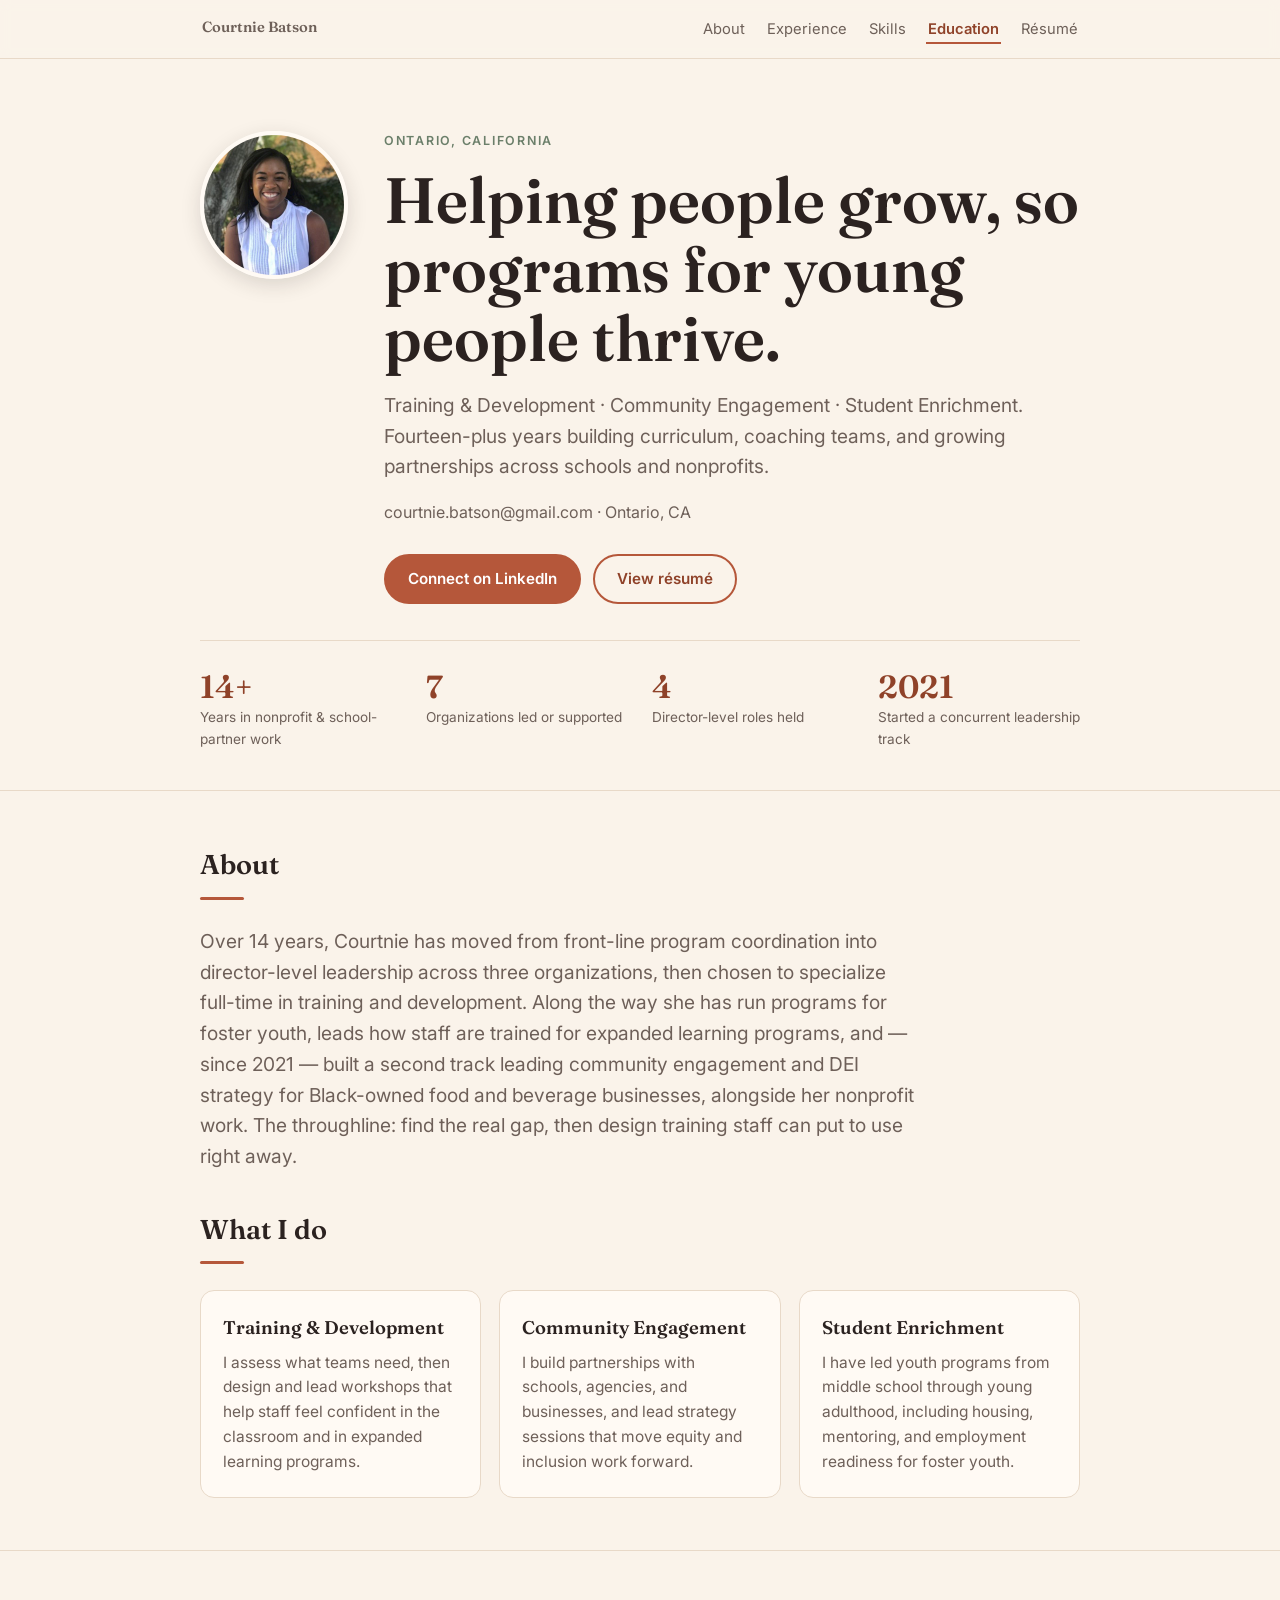
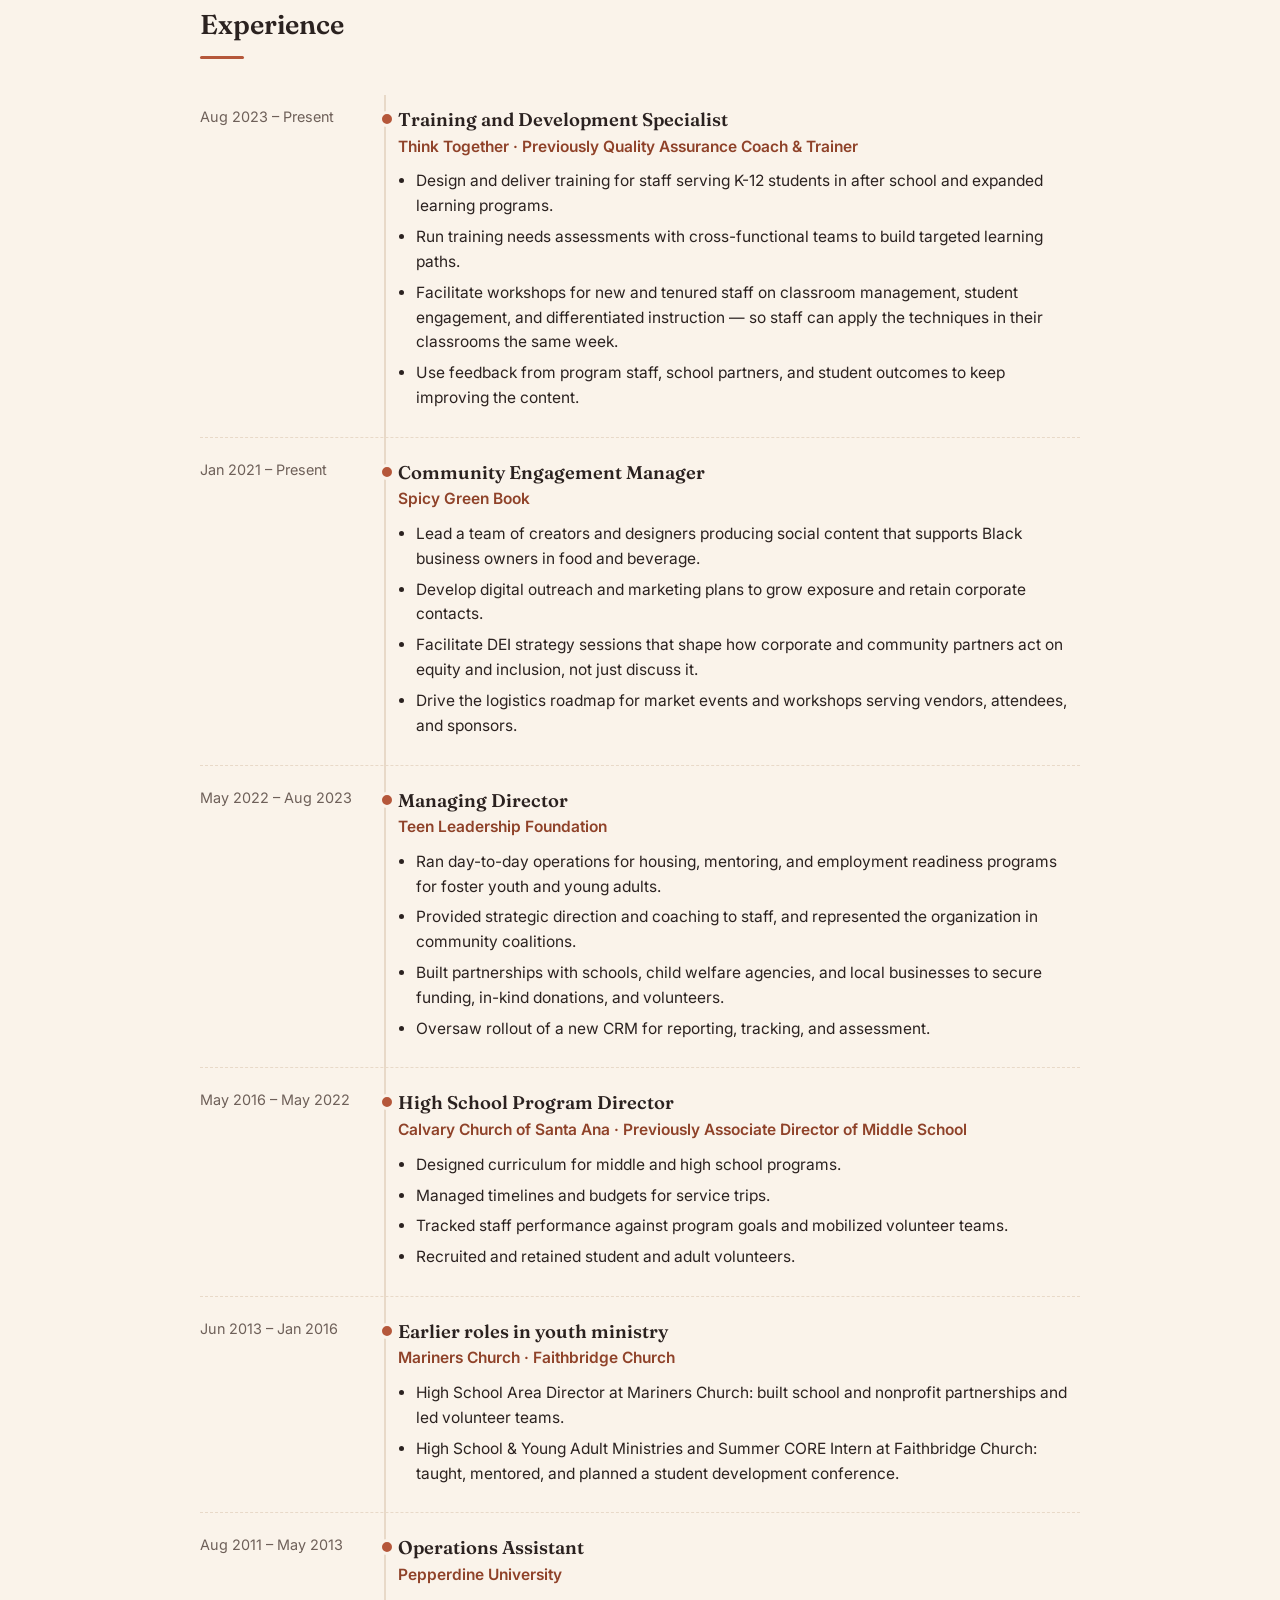
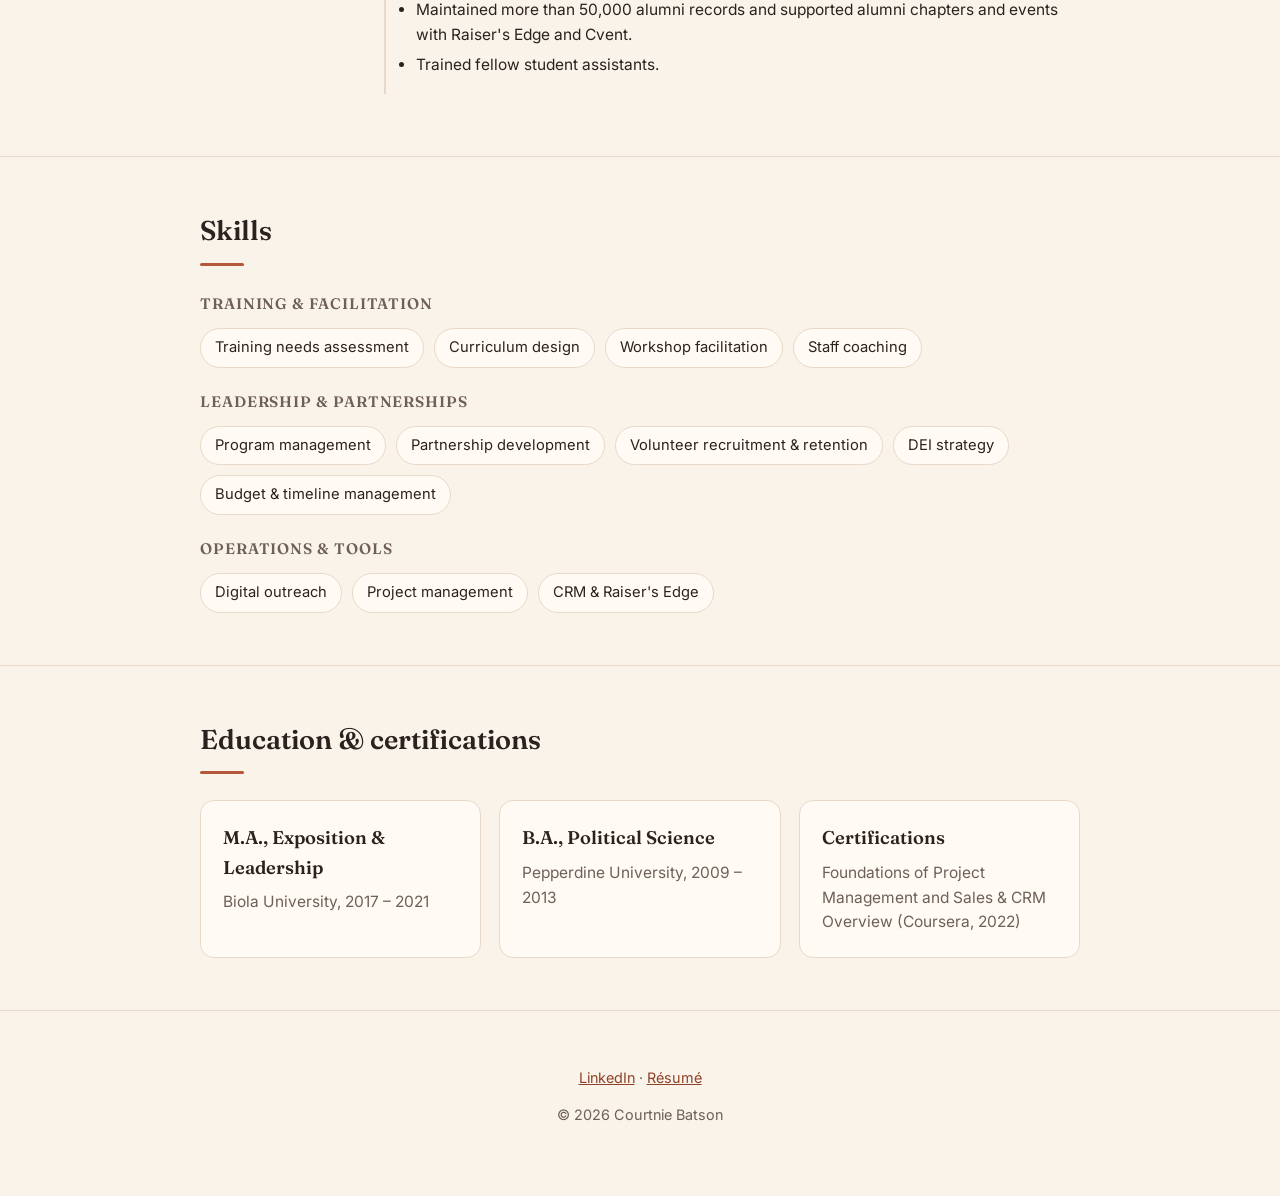
==== commit 2cc0bf48: "fix: correct stats-strip caption overclaim and director-role count (career-critic)" ====
--- a/index.html
+++ b/index.html
@@ -51,9 +51,9 @@
         </div>
       </div>
       <div class="stats" data-reveal>
-        <div class="stat"><span class="stat-num">14+</span><span class="stat-label">Years in nonprofit &amp; school-partner leadership</span></div>
+        <div class="stat"><span class="stat-num">14+</span><span class="stat-label">Years in nonprofit &amp; school-partner work</span></div>
         <div class="stat"><span class="stat-num">7</span><span class="stat-label">Organizations led or supported</span></div>
-        <div class="stat"><span class="stat-num">3</span><span class="stat-label">Director-level roles held</span></div>
+        <div class="stat"><span class="stat-num">4</span><span class="stat-label">Director-level roles held</span></div>
         <div class="stat"><span class="stat-num">2021</span><span class="stat-label">Started a concurrent leadership track</span></div>
       </div>
     </div>
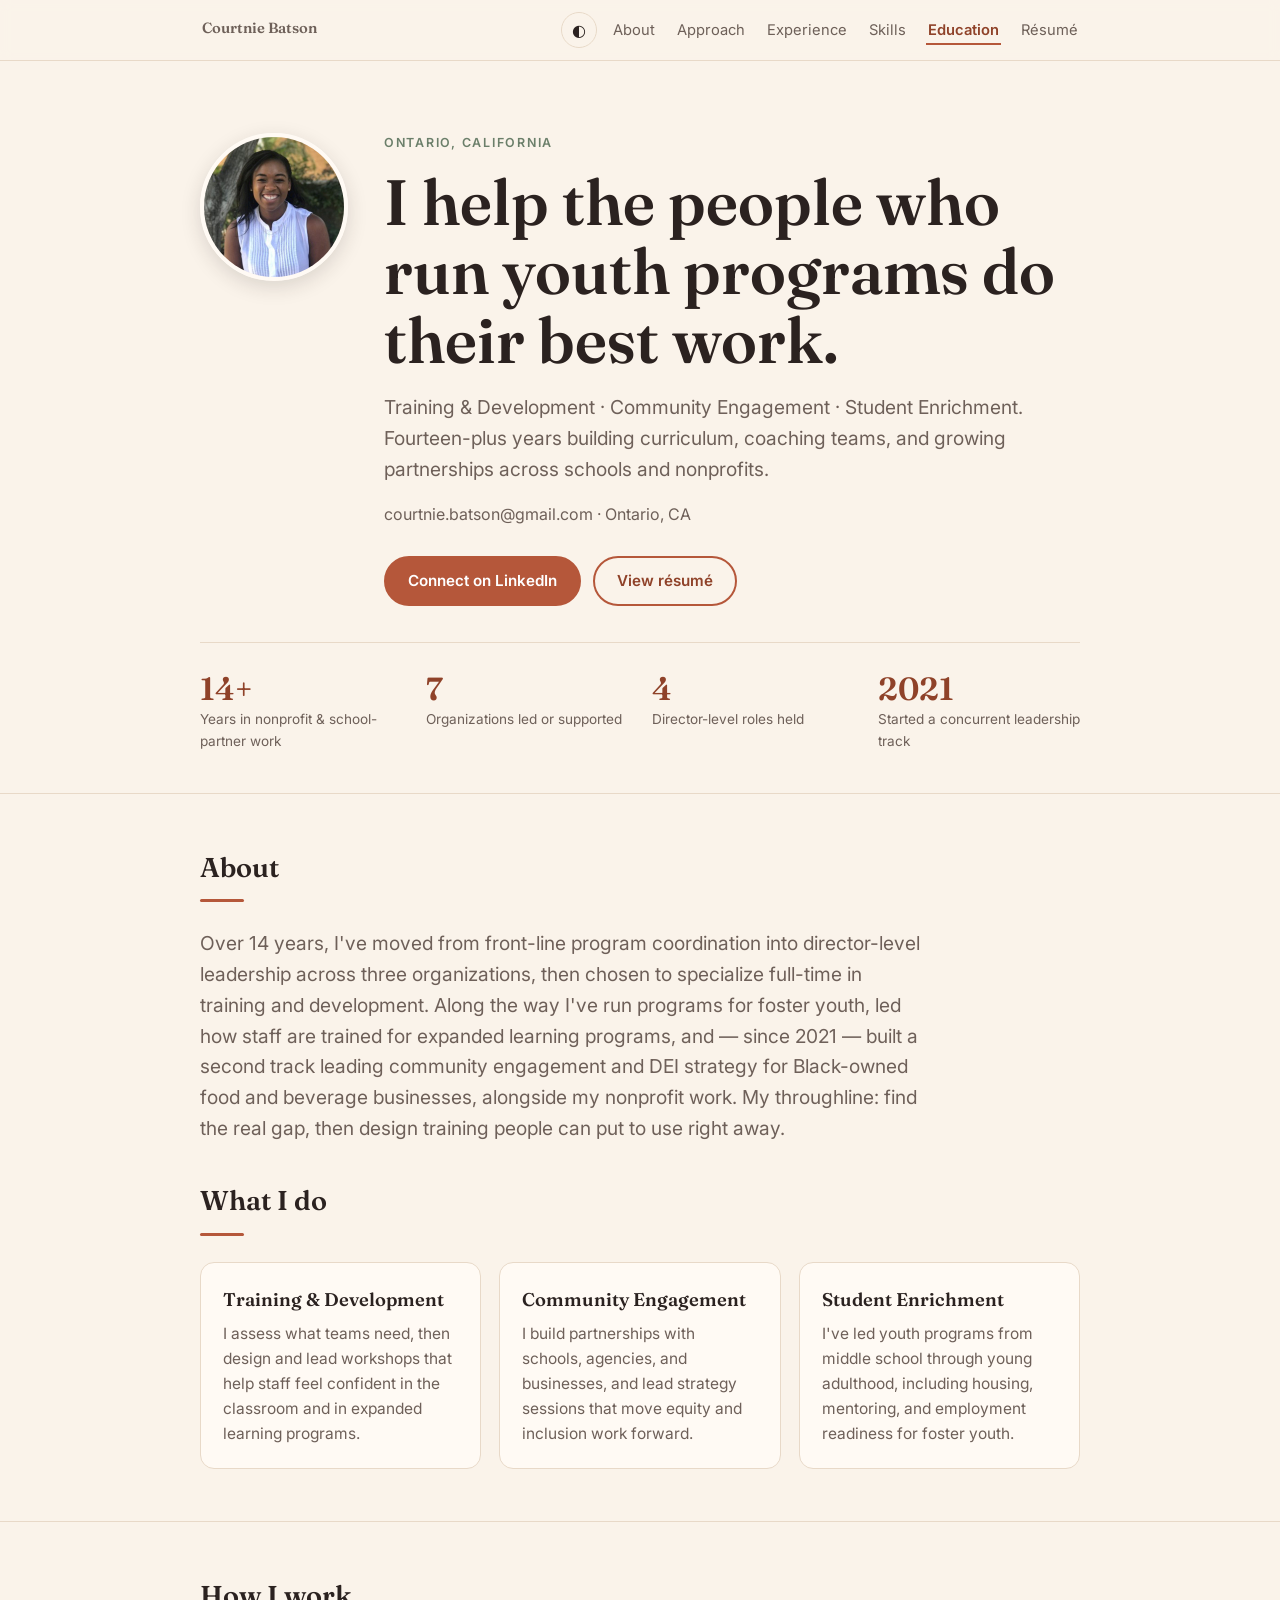
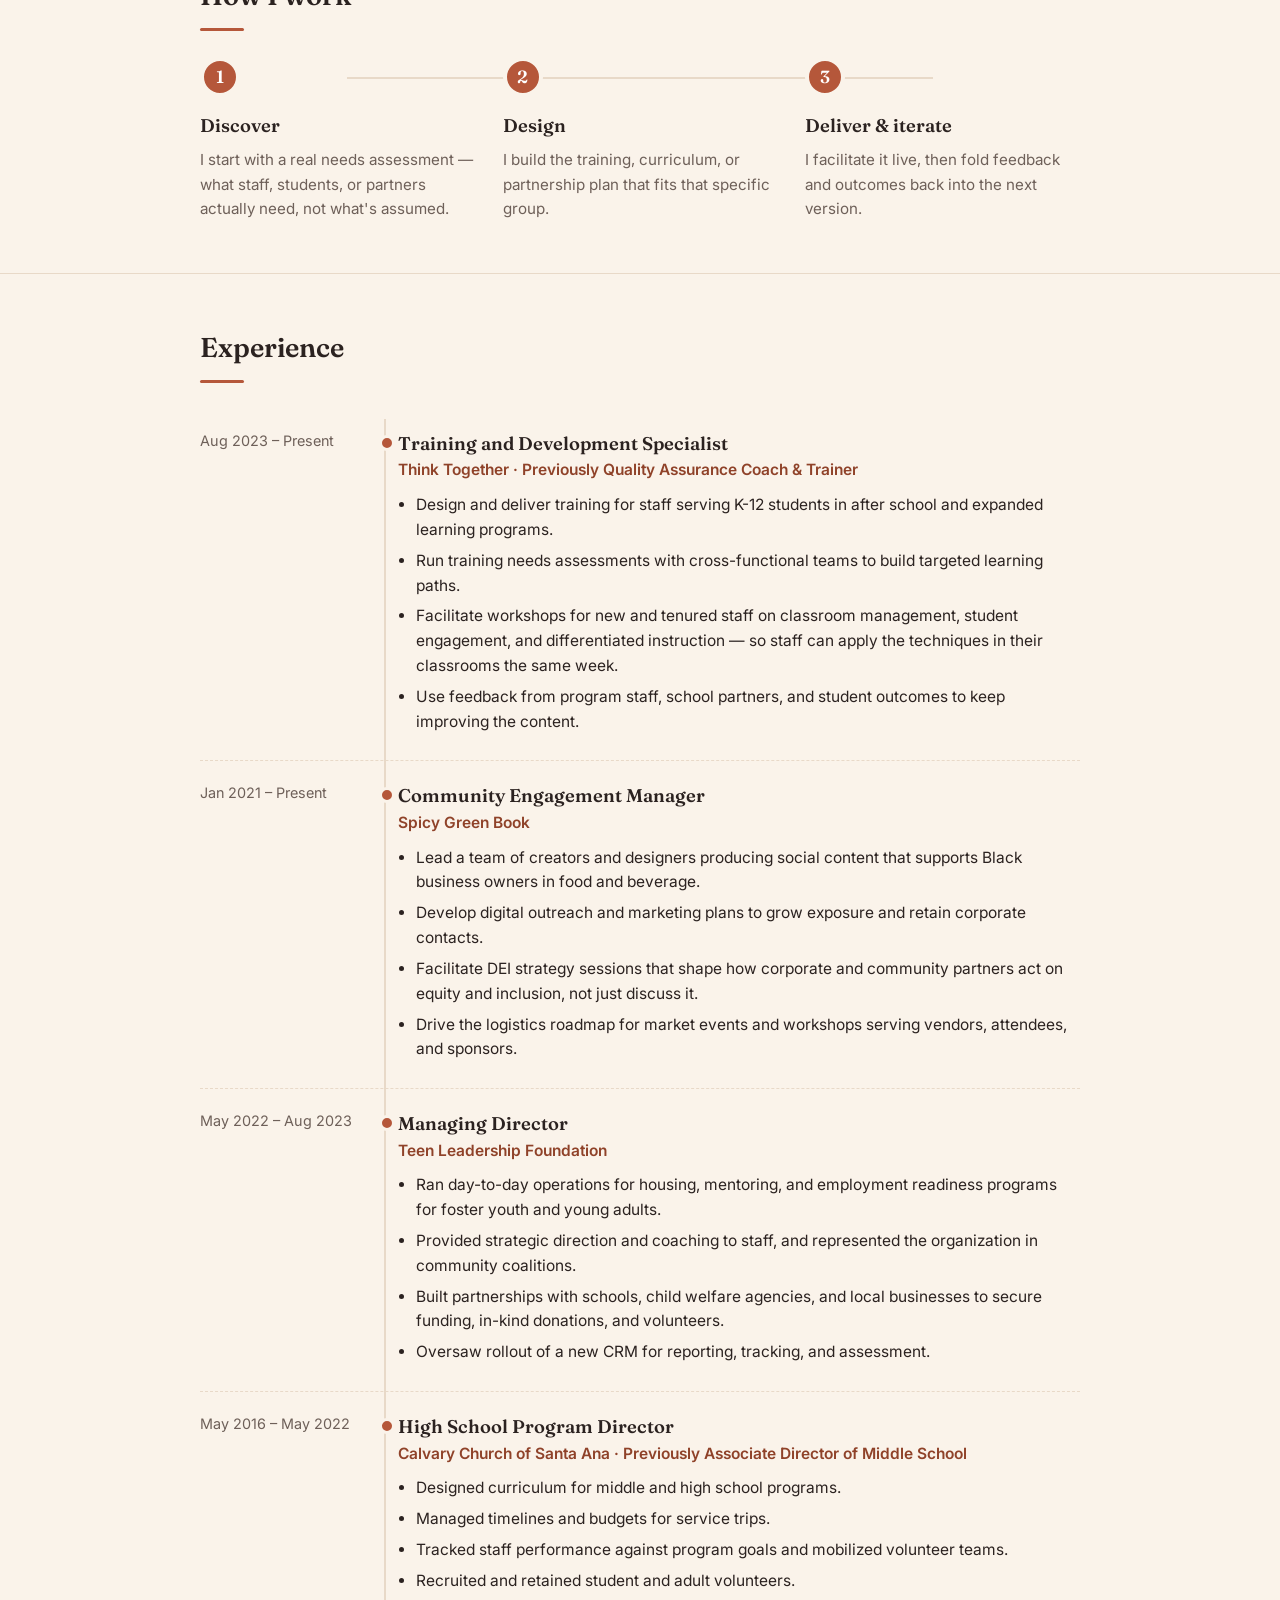
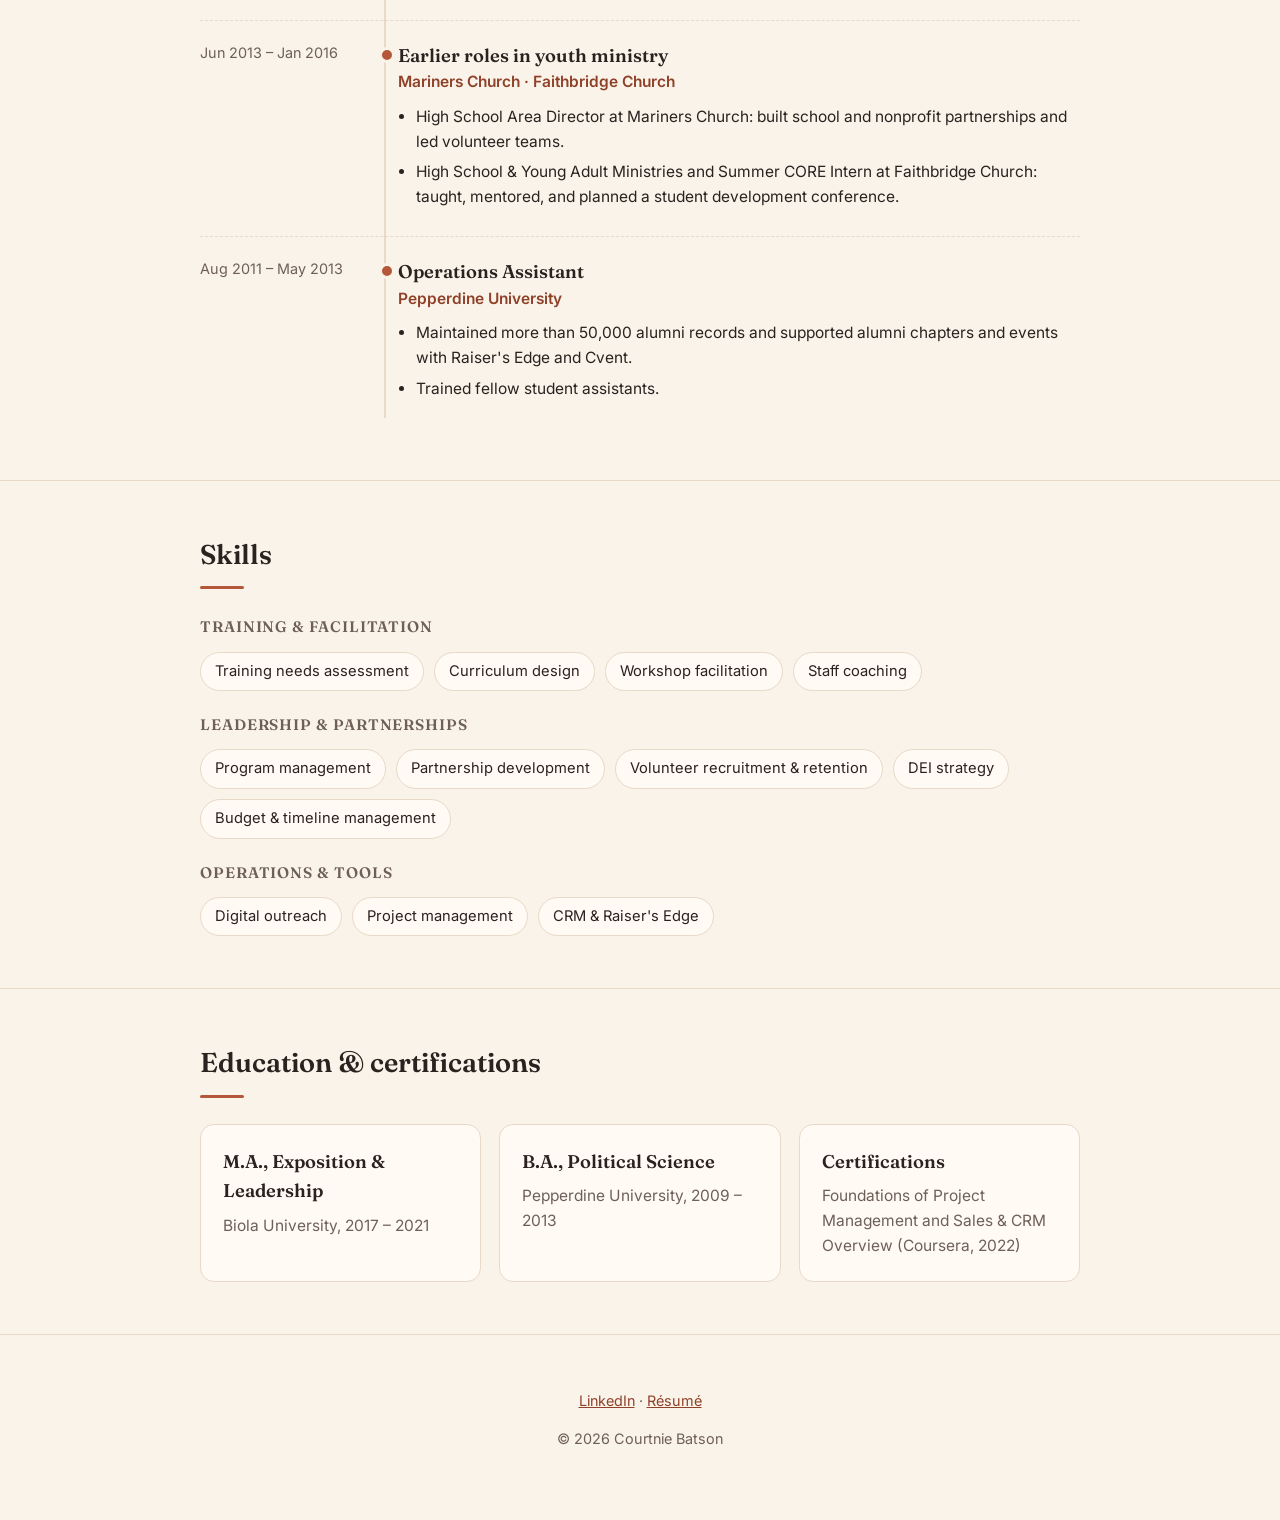
==== commit ddba5330: "feat: dark mode toggle, How I Work section, first-person copy pass" ====
--- a/index.html
+++ b/index.html
@@ -21,11 +21,13 @@
     <div class="wrap">
       <a class="brand" href="#top">Courtnie Batson</a>
       <nav>
+        <button class="theme-toggle" aria-label="Toggle dark mode" title="Toggle dark mode">◐</button>
         <button class="nav-toggle" aria-expanded="false" aria-controls="nav-menu" aria-label="Toggle menu">
           <span></span><span></span><span></span>
         </button>
         <ul id="nav-menu">
           <li><a href="#about">About</a></li>
+          <li><a href="#approach">Approach</a></li>
           <li><a href="#experience">Experience</a></li>
           <li><a href="#skills">Skills</a></li>
           <li><a href="#education">Education</a></li>
@@ -41,7 +43,7 @@
         <img class="avatar" src="headshot.jpg" alt="Portrait of Courtnie Batson">
         <div class="hero-text">
           <p class="eyebrow">Ontario, California</p>
-          <h1>Helping people grow, so programs for young people thrive.</h1>
+          <h1>I help the people who run youth programs do their best work.</h1>
           <p class="lede">Training &amp; Development · Community Engagement · Student Enrichment. Fourteen-plus years building curriculum, coaching teams, and growing partnerships across schools and nonprofits.</p>
           <p class="lede" style="font-size:1rem;margin-top:-10px;">courtnie.batson@gmail.com · Ontario, CA</p>
           <div class="btns">
@@ -61,7 +63,7 @@
     <section id="about">
       <div class="wrap">
         <h2>About</h2>
-        <p class="lede" style="max-width:720px;" data-reveal>Over 14 years, Courtnie has moved from front-line program coordination into director-level leadership across three organizations, then chosen to specialize full-time in training and development. Along the way she has run programs for foster youth, leads how staff are trained for expanded learning programs, and — since 2021 — built a second track leading community engagement and DEI strategy for Black-owned food and beverage businesses, alongside her nonprofit work. The throughline: find the real gap, then design training staff can put to use right away.</p>
+        <p class="lede" style="max-width:720px;" data-reveal>Over 14 years, I've moved from front-line program coordination into director-level leadership across three organizations, then chosen to specialize full-time in training and development. Along the way I've run programs for foster youth, led how staff are trained for expanded learning programs, and — since 2021 — built a second track leading community engagement and DEI strategy for Black-owned food and beverage businesses, alongside my nonprofit work. My throughline: find the real gap, then design training people can put to use right away.</p>
         <h2 style="margin-top:36px;">What I do</h2>
         <div class="pillars">
           <div class="card" data-reveal style="--i:0">
@@ -74,7 +76,30 @@
           </div>
           <div class="card" data-reveal style="--i:2">
             <h3>Student Enrichment</h3>
-            <p>I have led youth programs from middle school through young adulthood, including housing, mentoring, and employment readiness for foster youth.</p>
+            <p>I've led youth programs from middle school through young adulthood, including housing, mentoring, and employment readiness for foster youth.</p>
+          </div>
+        </div>
+      </div>
+    </section>
+
+    <section id="approach">
+      <div class="wrap">
+        <h2>How I work</h2>
+        <div class="process" data-reveal>
+          <div class="step" style="--i:0">
+            <span class="step-num">1</span>
+            <h3>Discover</h3>
+            <p>I start with a real needs assessment — what staff, students, or partners actually need, not what's assumed.</p>
+          </div>
+          <div class="step" style="--i:1">
+            <span class="step-num">2</span>
+            <h3>Design</h3>
+            <p>I build the training, curriculum, or partnership plan that fits that specific group.</p>
+          </div>
+          <div class="step" style="--i:2">
+            <span class="step-num">3</span>
+            <h3>Deliver &amp; iterate</h3>
+            <p>I facilitate it live, then fold feedback and outcomes back into the next version.</p>
           </div>
         </div>
       </div>
--- a/style.css
+++ b/style.css
@@ -9,7 +9,27 @@
   --line: #e8d9c8;
   --serif: "Fraunces", Georgia, "Times New Roman", serif;
   --sans: "Inter", system-ui, -apple-system, "Segoe UI", sans-serif;
-}
+  --cream-rgb: 250, 243, 234;
+  color-scheme: light;
+}
+@media (prefers-color-scheme: dark) {
+  /* :not(.resume) — the résumé's printable sheet hardcodes white paper;
+     letting it pick up dark ink-on-cream vars would make the text unreadable. */
+  body:not(.resume):not([data-theme="light"]) {
+    --cream: #1d1815; --paper: #262019; --ink: #f2ebe3; --muted: #b7a99b;
+    --line: #3c332b; --terracotta: #e2886a; --terracotta-dark: #efa488; --sage: #9bb598;
+    --cream-rgb: 29, 24, 21;
+    color-scheme: dark;
+  }
+}
+:root[data-theme="dark"] {
+  --cream: #1d1815; --paper: #262019; --ink: #f2ebe3; --muted: #b7a99b;
+  --line: #3c332b; --terracotta: #e2886a; --terracotta-dark: #efa488; --sage: #9bb598;
+  --cream-rgb: 29, 24, 21;
+  color-scheme: dark;
+}
+.theme-toggle { background: none; border: 1px solid var(--line); border-radius: 999px; width: 36px; height: 36px; cursor: pointer; display: flex; align-items: center; justify-content: center; font-size: 1rem; color: var(--ink); }
+.theme-toggle:hover { border-color: var(--terracotta); }
 
 * { box-sizing: border-box; }
 html { scroll-behavior: smooth; }
@@ -20,6 +40,7 @@
   font-family: var(--sans);
   line-height: 1.6;
   -webkit-font-smoothing: antialiased;
+  transition: background-color .2s ease, color .2s ease;
 }
 a { color: var(--terracotta-dark); }
 a:hover { color: var(--terracotta); }
@@ -32,8 +53,9 @@
 .progress-bar { position: fixed; top: 0; left: 0; height: 3px; width: 0%; background: var(--terracotta); z-index: 60; }
 
 /* Nav */
-.nav { position: sticky; top: 0; background: rgba(250, 243, 234, 0.92); backdrop-filter: blur(6px); border-bottom: 1px solid var(--line); z-index: 50; }
+.nav { position: sticky; top: 0; background: rgba(var(--cream-rgb), 0.92); backdrop-filter: blur(6px); border-bottom: 1px solid var(--line); z-index: 50; transition: background-color .2s ease; }
 .nav .wrap { display: flex; justify-content: space-between; align-items: center; padding-top: 12px; padding-bottom: 12px; gap: 12px; }
+.nav nav { display: flex; align-items: center; gap: 14px; }
 .brand { font-family: var(--serif); font-weight: 600; text-decoration: none; color: var(--ink); }
 .nav ul { list-style: none; display: flex; gap: 18px; margin: 0; padding: 0; flex-wrap: wrap; }
 .nav a { text-decoration: none; font-size: 0.92rem; color: var(--muted); padding: 4px 2px; border-bottom: 2px solid transparent; transition: color .15s ease, border-color .15s ease; }
@@ -112,6 +134,17 @@
 .org { color: var(--terracotta-dark); font-weight: 600; font-size: 0.97rem; }
 .job ul { margin: 10px 0 0; padding-left: 18px; }
 .job li { margin-bottom: 6px; font-size: 0.97rem; }
+
+.process { display: grid; grid-template-columns: repeat(3, 1fr); gap: 28px; position: relative; }
+.process::before { content: ""; position: absolute; top: 20px; left: calc(100% / 6); right: calc(100% / 6); height: 2px; background: var(--line); z-index: 0; }
+.step { position: relative; z-index: 1; }
+.step-num { display: flex; align-items: center; justify-content: center; width: 40px; height: 40px; border-radius: 50%; background: var(--terracotta); color: #fff; font-family: var(--serif); font-weight: 600; font-size: 1.1rem; margin-bottom: 14px; border: 4px solid var(--cream); }
+.step h3 { margin-bottom: 8px; }
+.step p { color: var(--muted); font-size: 0.95rem; margin: 0; }
+@media (max-width: 760px) {
+  .process { grid-template-columns: 1fr; gap: 24px; }
+  .process::before { display: none; }
+}
 
 .skill-group { margin-bottom: 22px; }
 .skill-group:last-child { margin-bottom: 0; }
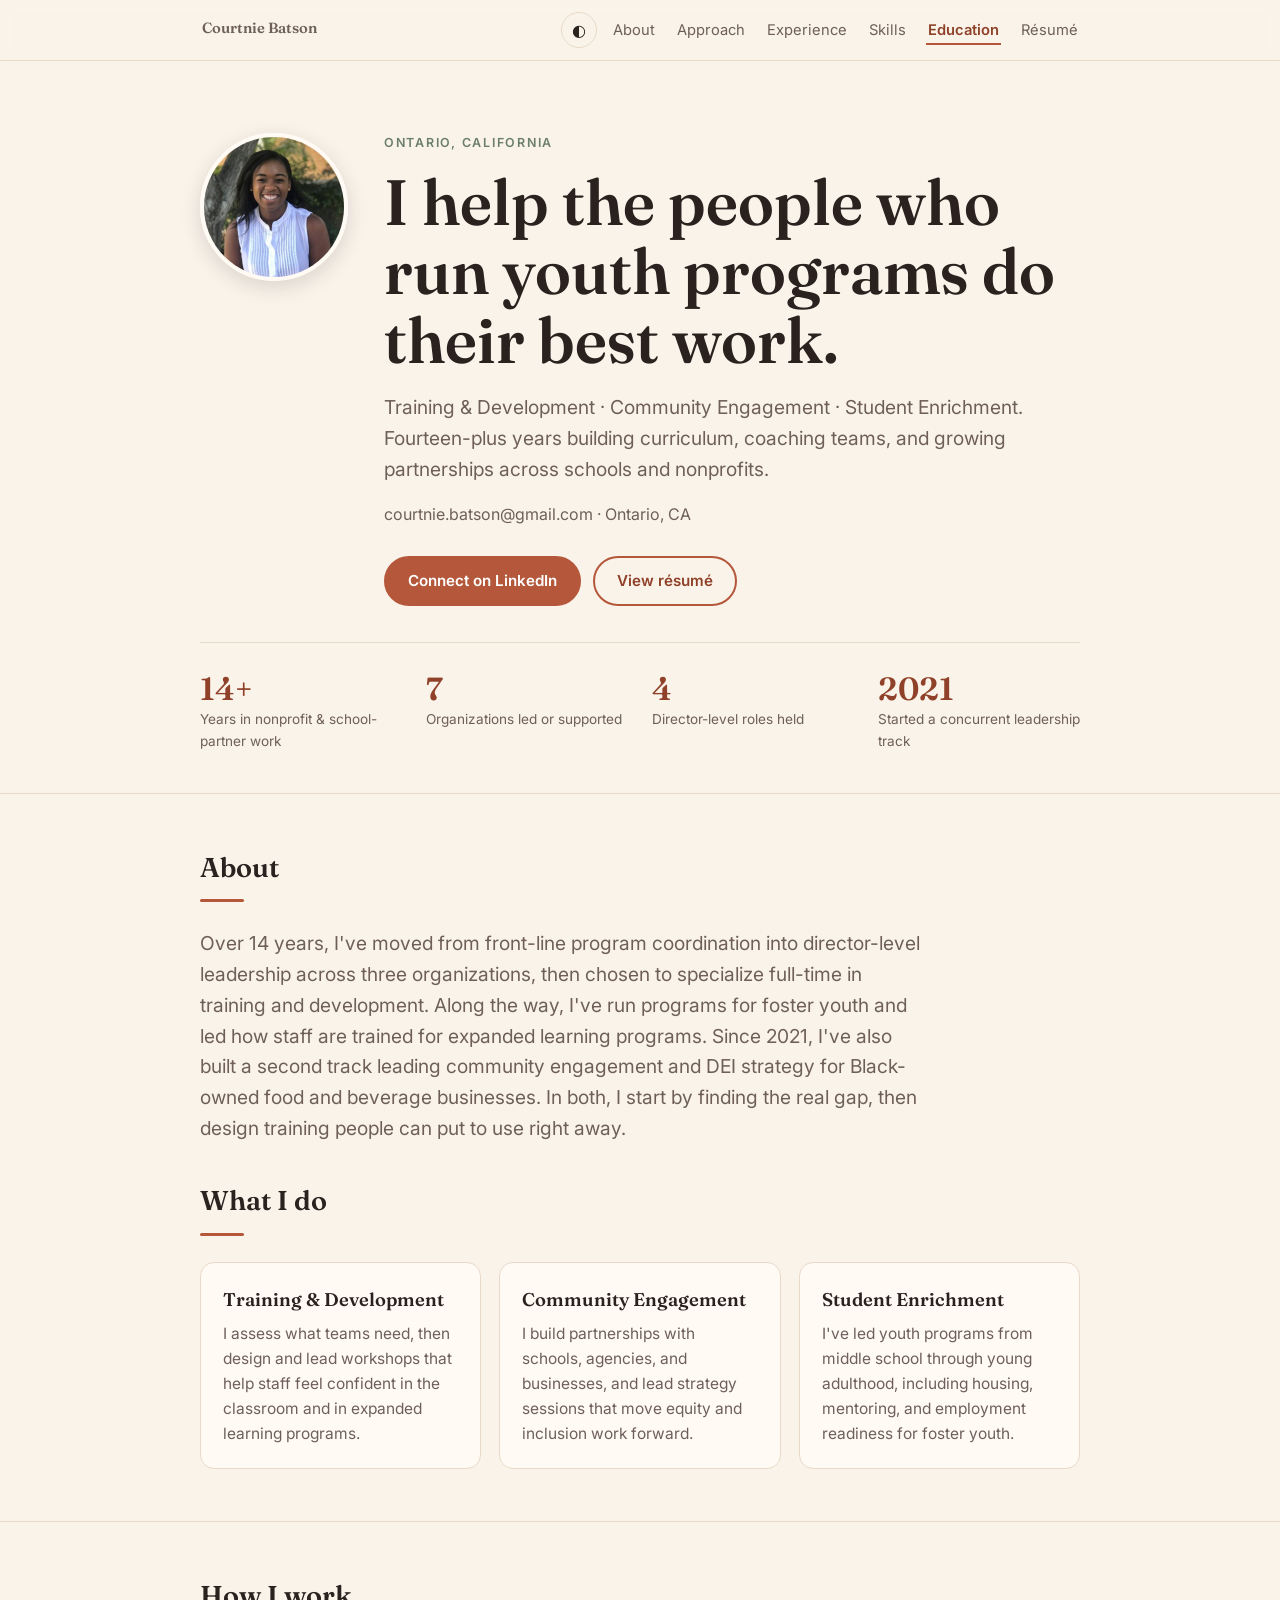
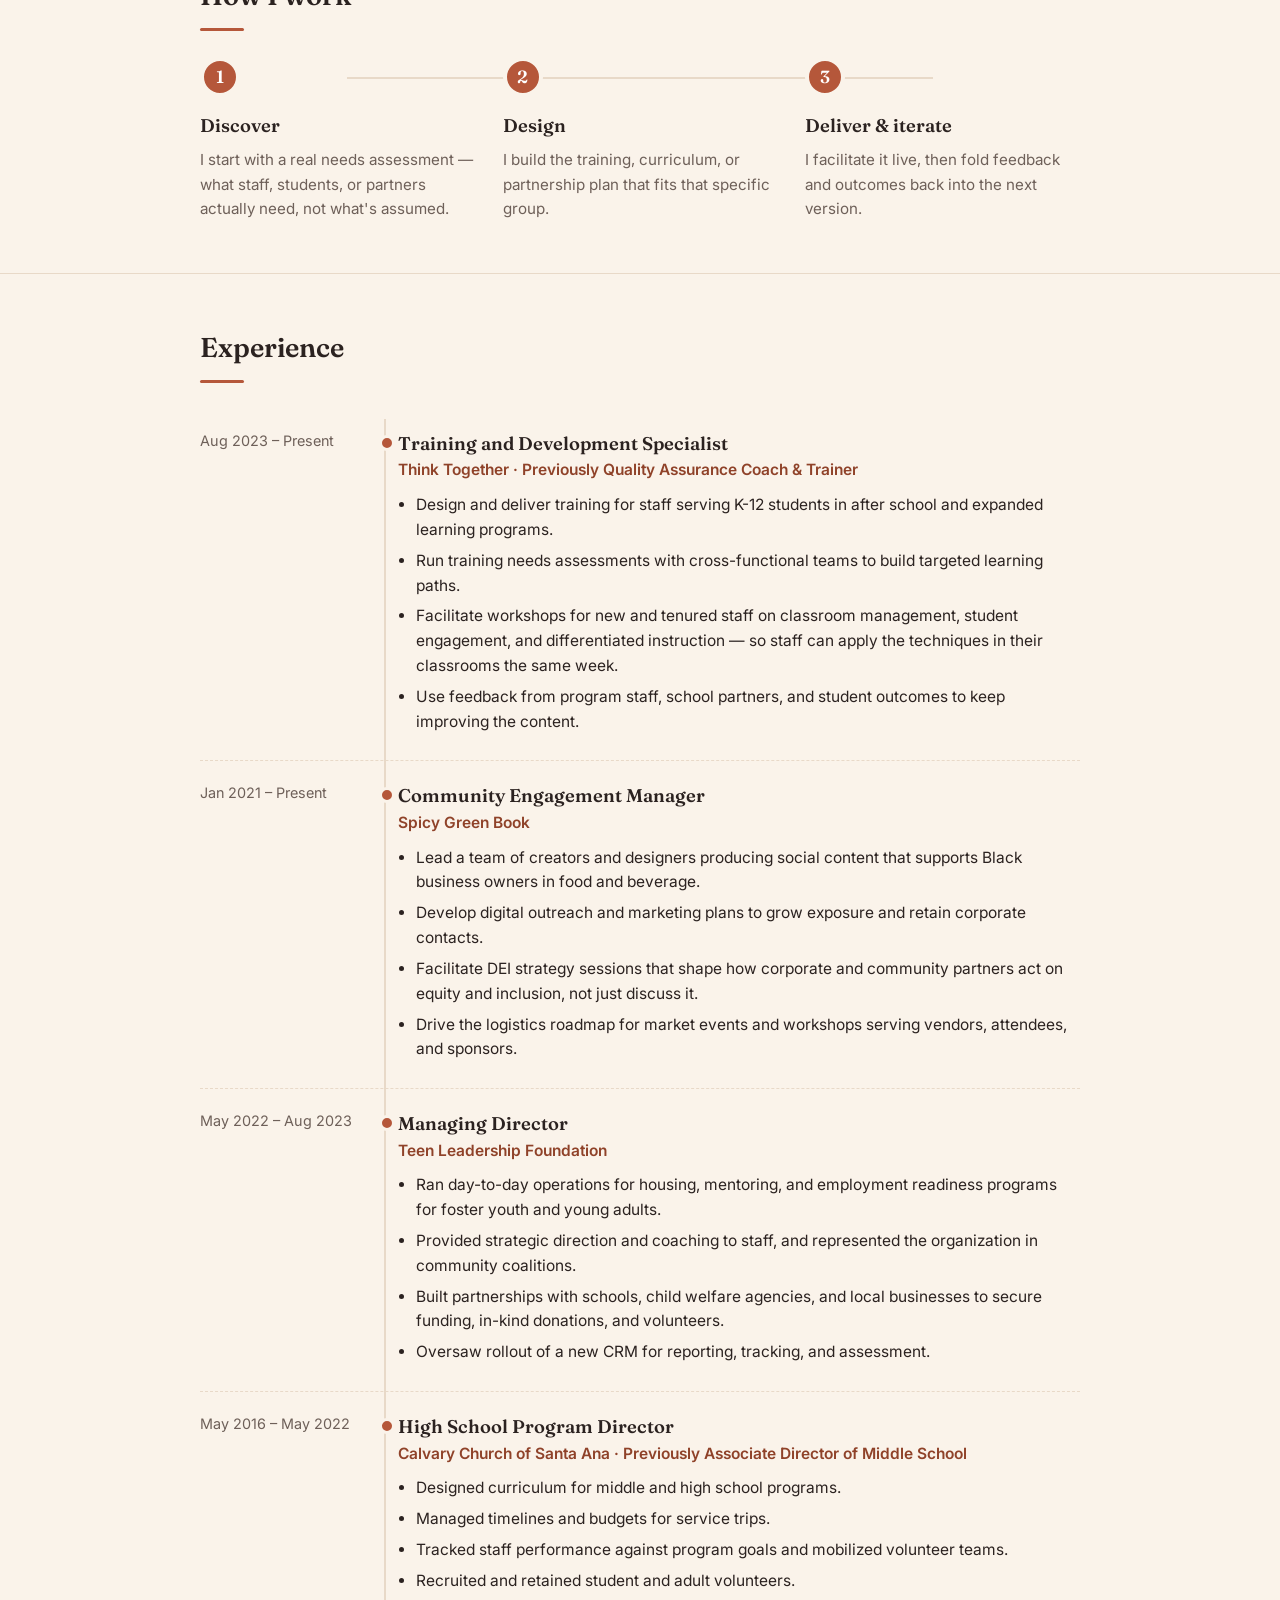
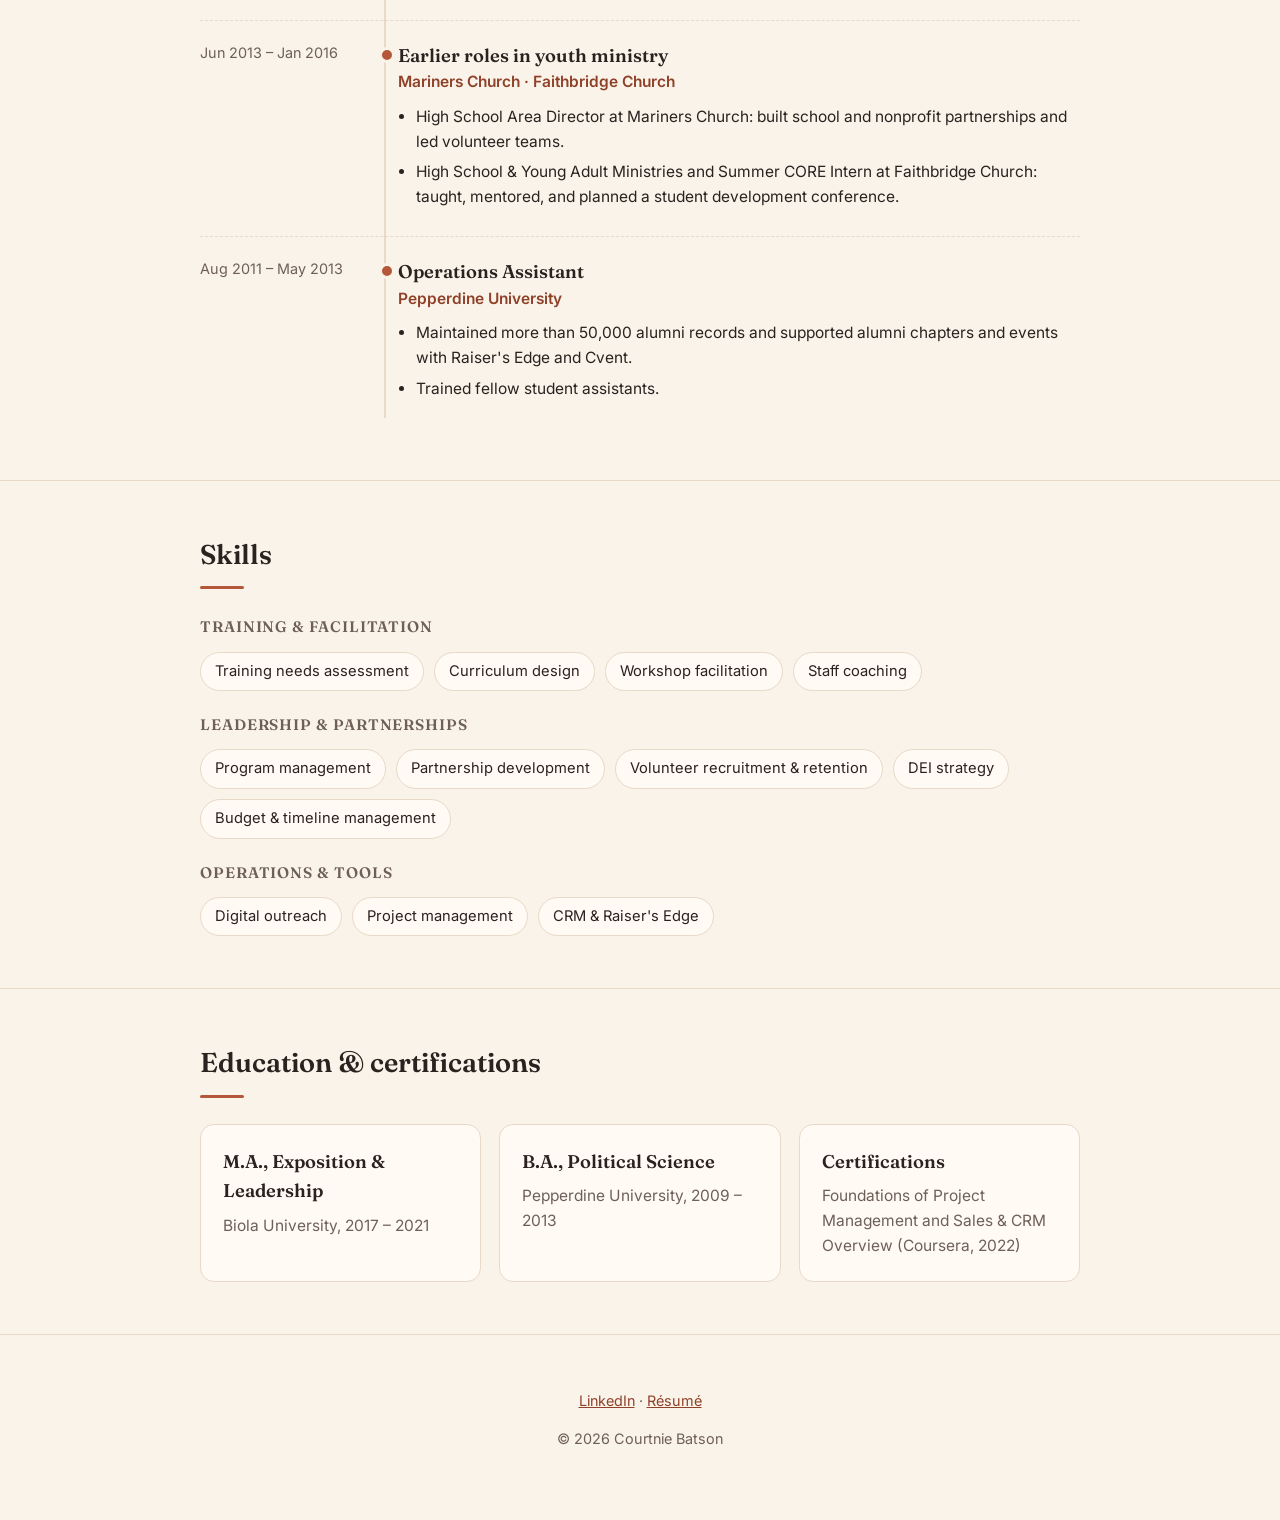
==== commit 037de1e0: "fix: smooth About run-on sentence (career-critic); point LinkedIn links to new custom slug" ====
--- a/index.html
+++ b/index.html
@@ -47,7 +47,7 @@
           <p class="lede">Training &amp; Development · Community Engagement · Student Enrichment. Fourteen-plus years building curriculum, coaching teams, and growing partnerships across schools and nonprofits.</p>
           <p class="lede" style="font-size:1rem;margin-top:-10px;">courtnie.batson@gmail.com · Ontario, CA</p>
           <div class="btns">
-            <a class="btn primary" href="https://www.linkedin.com/in/courtnie-batson-b4055866/">Connect on LinkedIn</a>
+            <a class="btn primary" href="https://www.linkedin.com/in/courtnie-batson/">Connect on LinkedIn</a>
             <a class="btn ghost" href="resume.html">View résumé</a>
           </div>
         </div>
@@ -63,7 +63,7 @@
     <section id="about">
       <div class="wrap">
         <h2>About</h2>
-        <p class="lede" style="max-width:720px;" data-reveal>Over 14 years, I've moved from front-line program coordination into director-level leadership across three organizations, then chosen to specialize full-time in training and development. Along the way I've run programs for foster youth, led how staff are trained for expanded learning programs, and — since 2021 — built a second track leading community engagement and DEI strategy for Black-owned food and beverage businesses, alongside my nonprofit work. My throughline: find the real gap, then design training people can put to use right away.</p>
+        <p class="lede" style="max-width:720px;" data-reveal>Over 14 years, I've moved from front-line program coordination into director-level leadership across three organizations, then chosen to specialize full-time in training and development. Along the way, I've run programs for foster youth and led how staff are trained for expanded learning programs. Since 2021, I've also built a second track leading community engagement and DEI strategy for Black-owned food and beverage businesses. In both, I start by finding the real gap, then design training people can put to use right away.</p>
         <h2 style="margin-top:36px;">What I do</h2>
         <div class="pillars">
           <div class="card" data-reveal style="--i:0">
@@ -249,7 +249,7 @@
 
   <footer>
     <div class="wrap">
-      <p><a href="https://www.linkedin.com/in/courtnie-batson-b4055866/">LinkedIn</a> · <a href="resume.html">Résumé</a></p>
+      <p><a href="https://www.linkedin.com/in/courtnie-batson/">LinkedIn</a> · <a href="resume.html">Résumé</a></p>
       <p>© 2026 Courtnie Batson</p>
     </div>
   </footer>
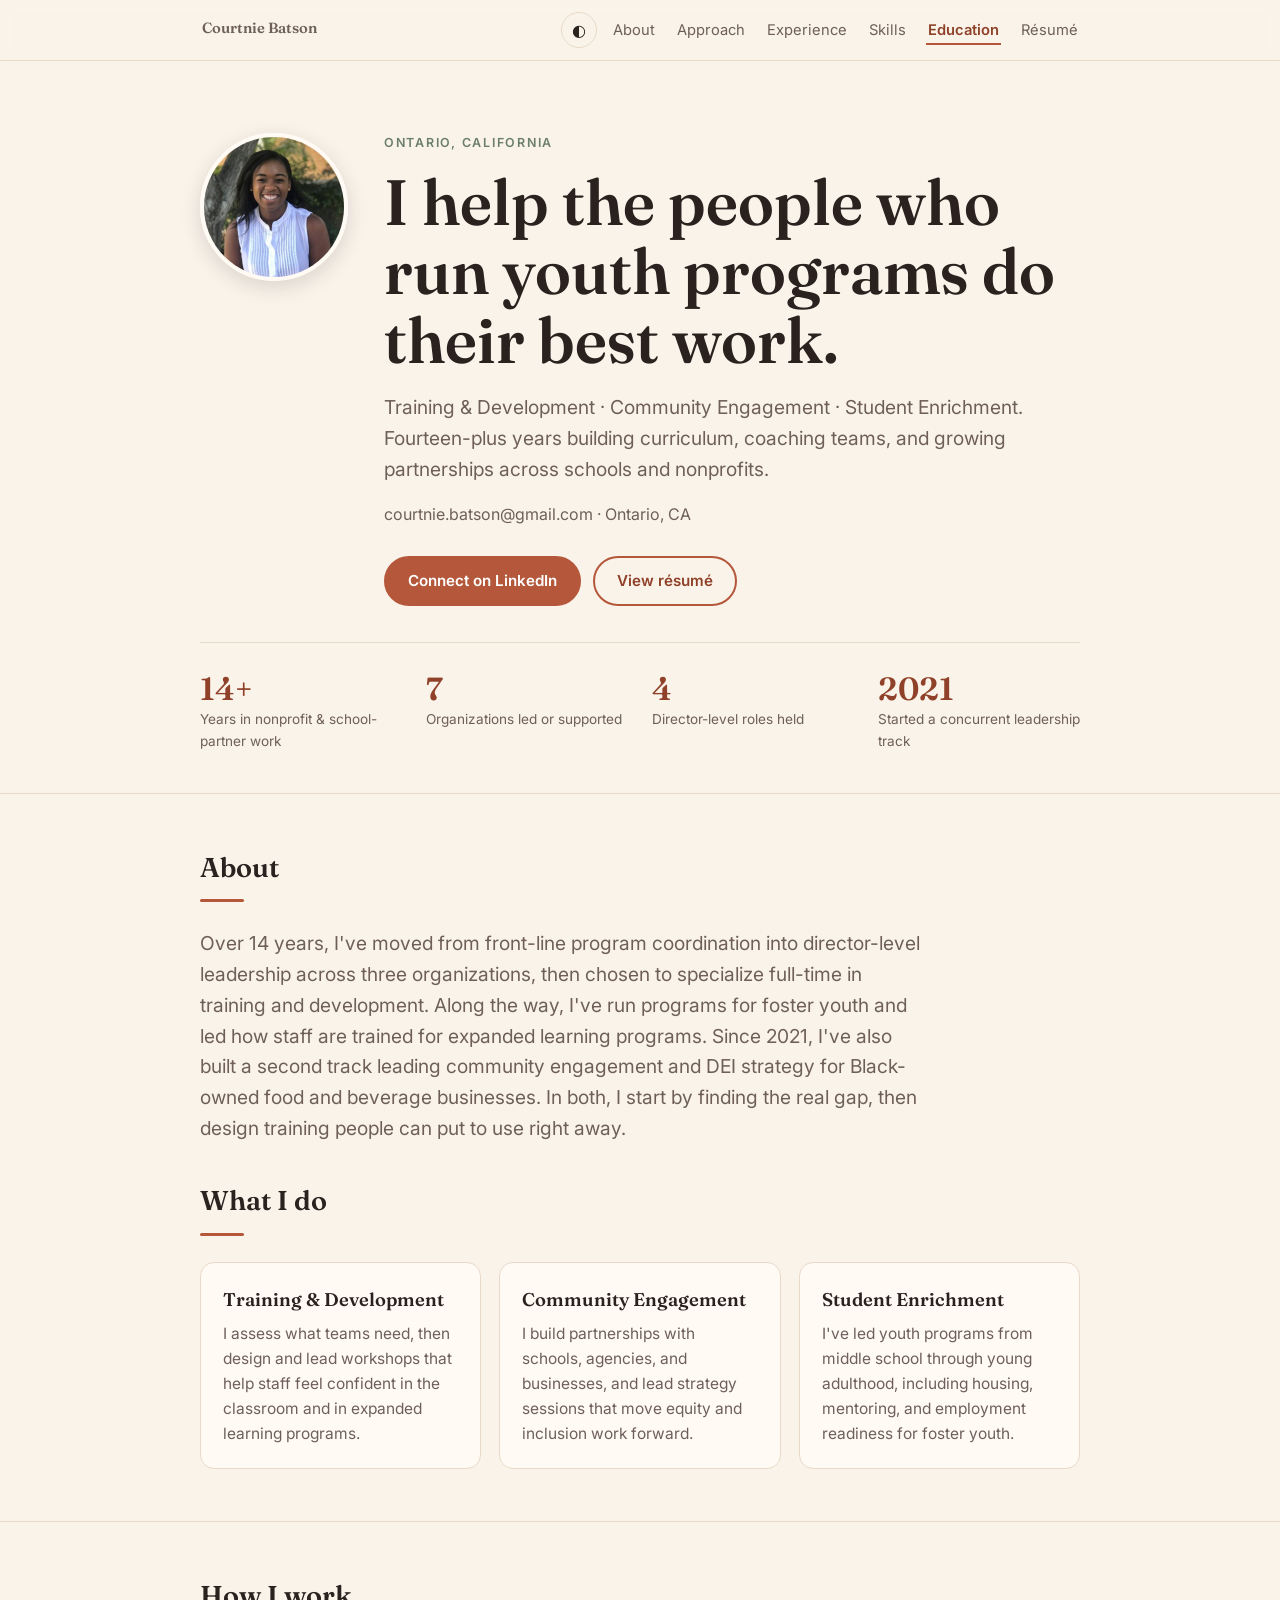
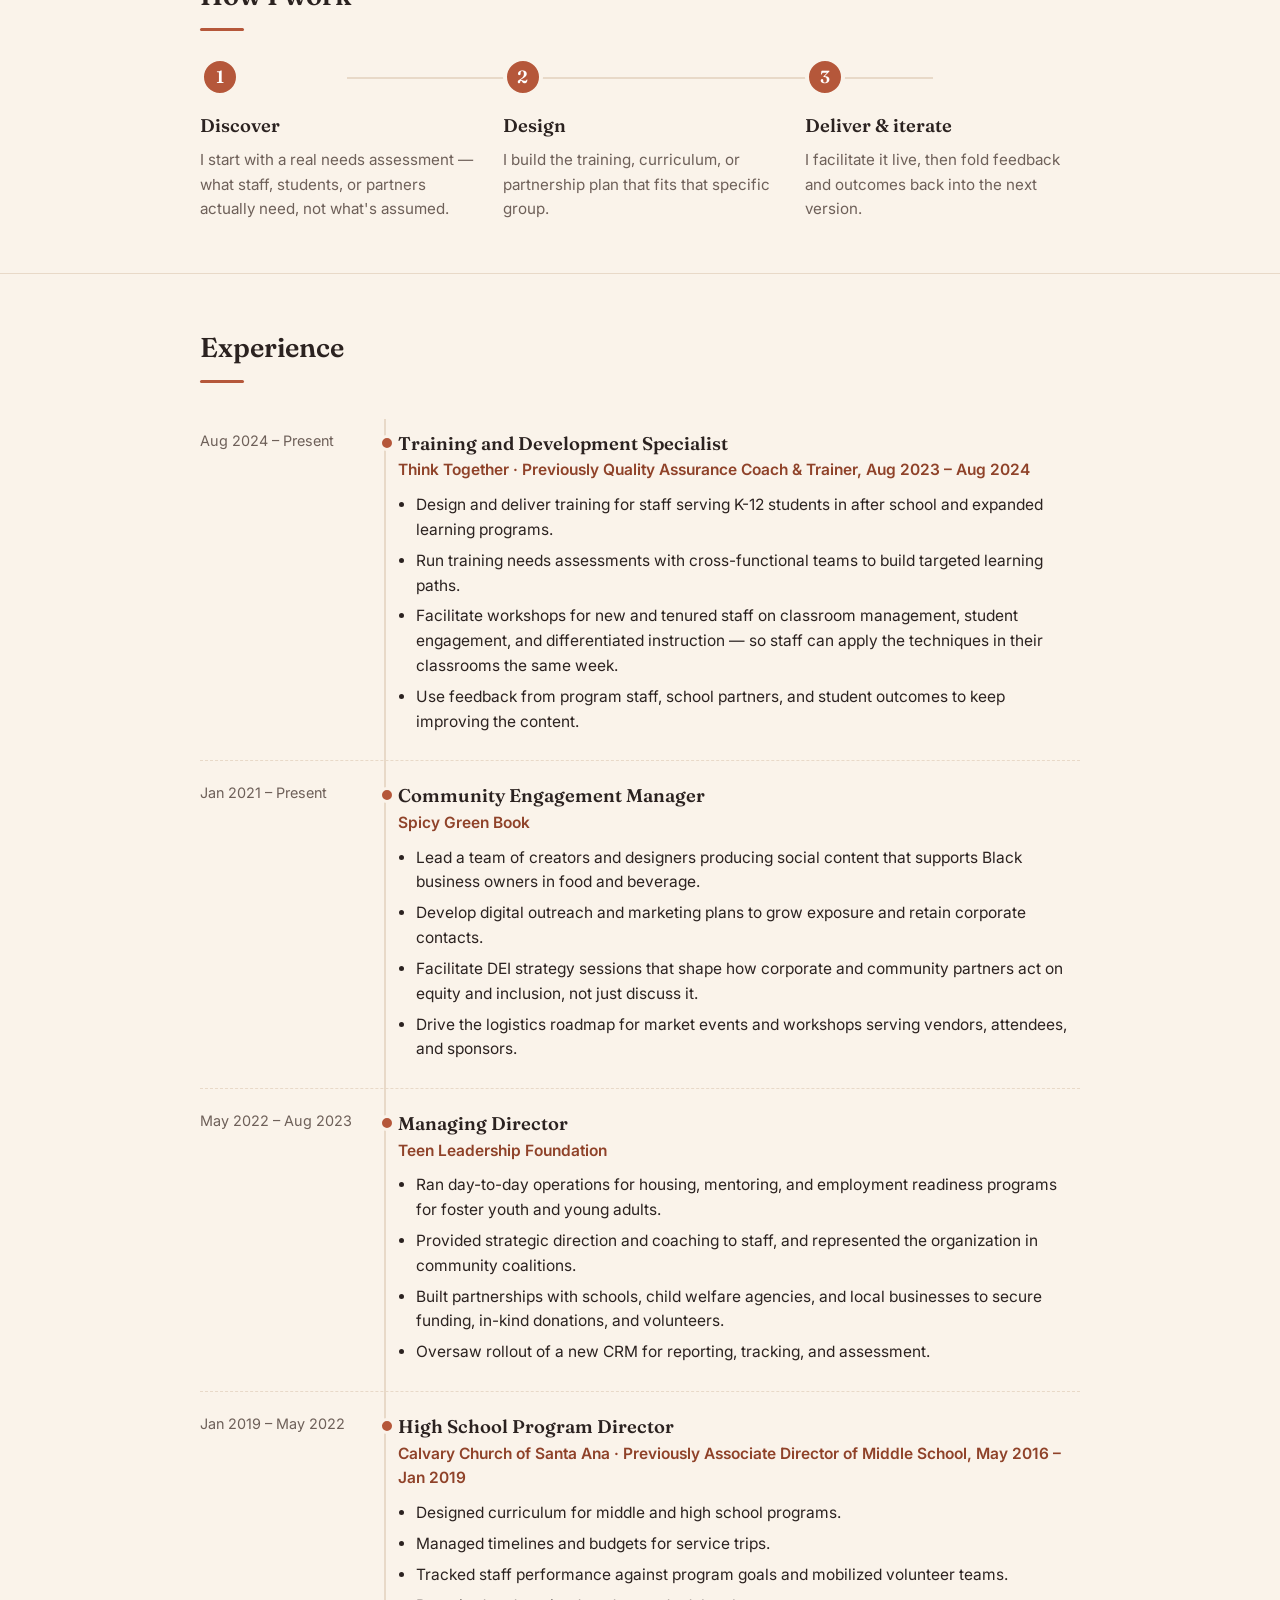
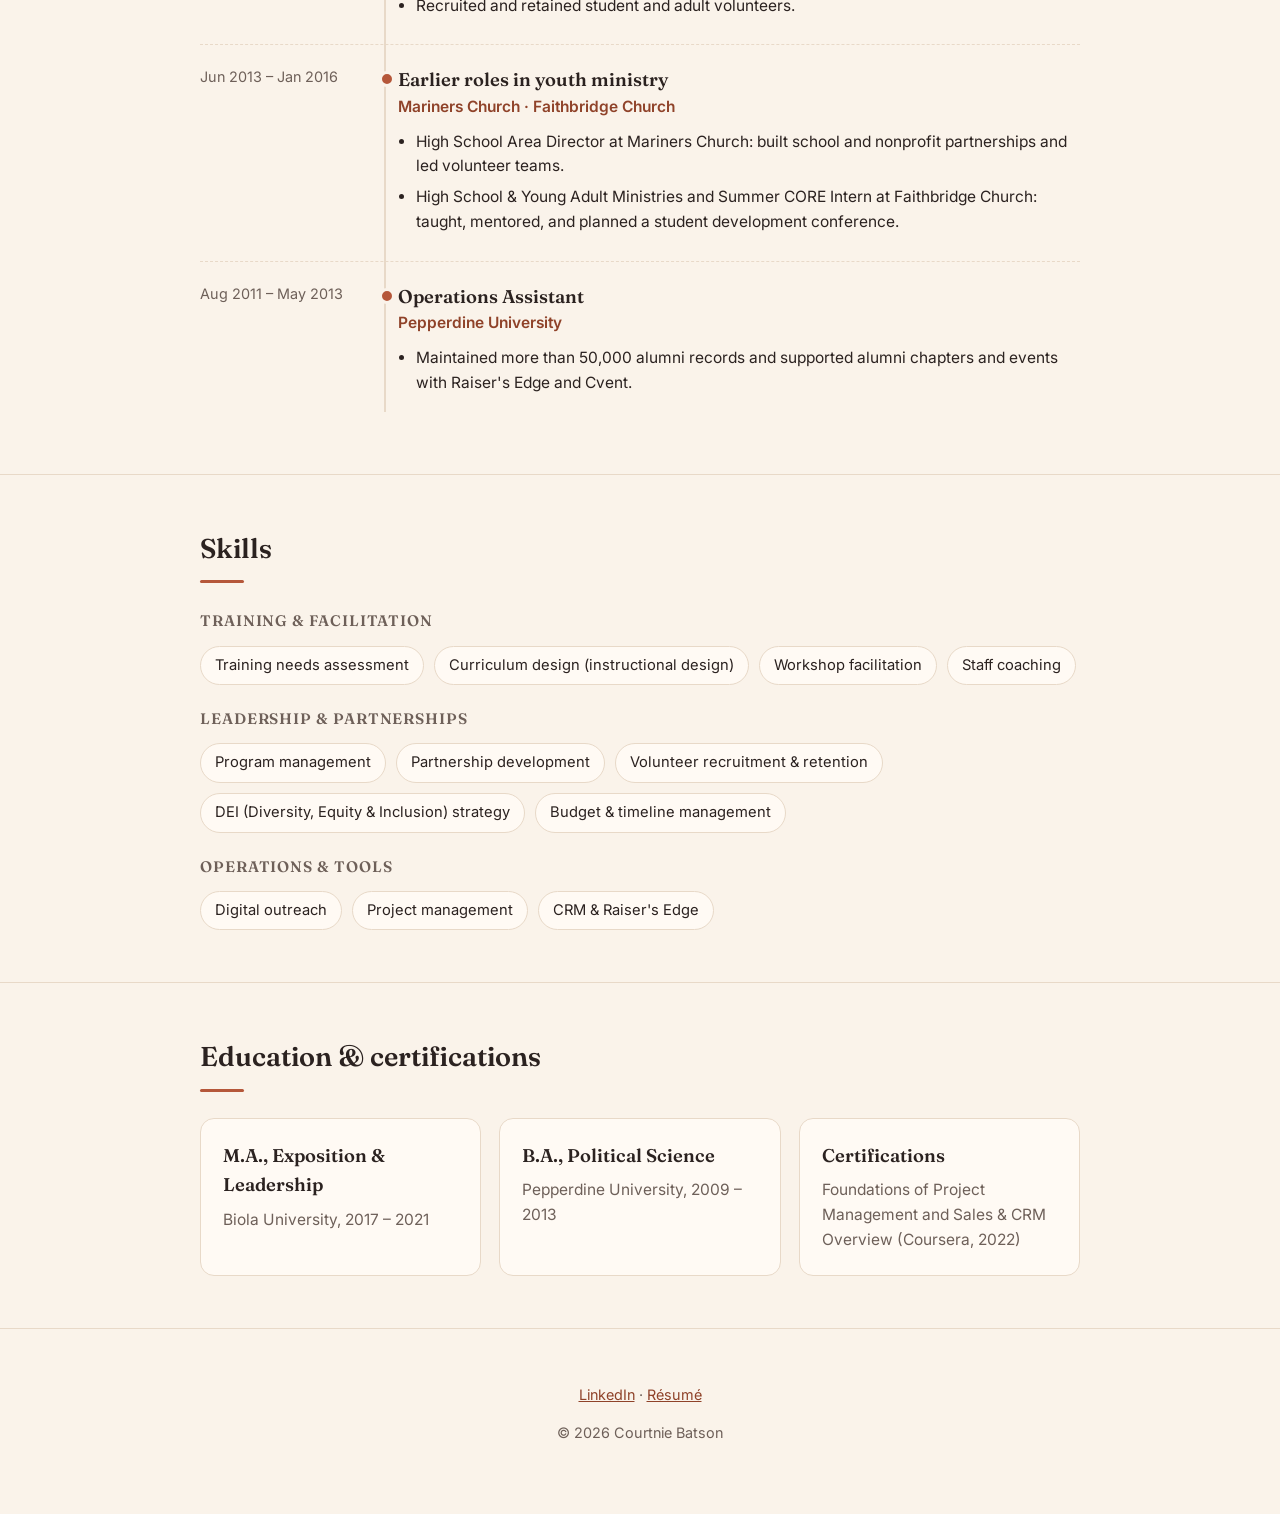
==== commit 7b716080: "fix: correct merged-role date ranges (Think Together, Calvary), trim an activity-only bullet, ATS sk" ====
--- a/index.html
+++ b/index.html
@@ -111,10 +111,10 @@
 
         <div class="timeline" data-reveal>
         <article class="job">
-          <div class="when">Aug 2023 – Present</div>
+          <div class="when">Aug 2024 – Present</div>
           <div>
             <h3>Training and Development Specialist</h3>
-            <div class="org">Think Together · Previously Quality Assurance Coach &amp; Trainer</div>
+            <div class="org">Think Together · Previously Quality Assurance Coach &amp; Trainer, Aug 2023 – Aug 2024</div>
             <ul>
               <li>Design and deliver training for staff serving K-12 students in after school and expanded learning programs.</li>
               <li>Run training needs assessments with cross-functional teams to build targeted learning paths.</li>
@@ -153,10 +153,10 @@
         </article>
 
         <article class="job">
-          <div class="when">May 2016 – May 2022</div>
+          <div class="when">Jan 2019 – May 2022</div>
           <div>
             <h3>High School Program Director</h3>
-            <div class="org">Calvary Church of Santa Ana · Previously Associate Director of Middle School</div>
+            <div class="org">Calvary Church of Santa Ana · Previously Associate Director of Middle School, May 2016 – Jan 2019</div>
             <ul>
               <li>Designed curriculum for middle and high school programs.</li>
               <li>Managed timelines and budgets for service trips.</li>
@@ -185,7 +185,6 @@
             <div class="org">Pepperdine University</div>
             <ul>
               <li>Maintained more than 50,000 alumni records and supported alumni chapters and events with Raiser's Edge and Cvent.</li>
-              <li>Trained fellow student assistants.</li>
             </ul>
           </div>
         </article>
@@ -200,7 +199,7 @@
           <h3>Training &amp; Facilitation</h3>
           <ul class="tags">
             <li>Training needs assessment</li>
-            <li>Curriculum design</li>
+            <li>Curriculum design (instructional design)</li>
             <li>Workshop facilitation</li>
             <li>Staff coaching</li>
           </ul>
@@ -211,7 +210,7 @@
             <li>Program management</li>
             <li>Partnership development</li>
             <li>Volunteer recruitment &amp; retention</li>
-            <li>DEI strategy</li>
+            <li>DEI (Diversity, Equity &amp; Inclusion) strategy</li>
             <li>Budget &amp; timeline management</li>
           </ul>
         </div>
--- a/style.css
+++ b/style.css
@@ -13,9 +13,12 @@
   color-scheme: light;
 }
 @media (prefers-color-scheme: dark) {
-  /* :not(.resume) — the résumé's printable sheet hardcodes white paper;
-     letting it pick up dark ink-on-cream vars would make the text unreadable. */
-  body:not(.resume):not([data-theme="light"]) {
+  /* data-theme is set on <html>, not <body> — must check it there, or the
+     light-mode override (toggling back to light while the OS prefers dark)
+     silently does nothing. :not(.resume) — the résumé's printable sheet
+     hardcodes white paper; letting it pick up dark ink-on-cream vars would
+     make the text unreadable. */
+  html:not([data-theme="light"]) body:not(.resume) {
     --cream: #1d1815; --paper: #262019; --ink: #f2ebe3; --muted: #b7a99b;
     --line: #3c332b; --terracotta: #e2886a; --terracotta-dark: #efa488; --sage: #9bb598;
     --cream-rgb: 29, 24, 21;
